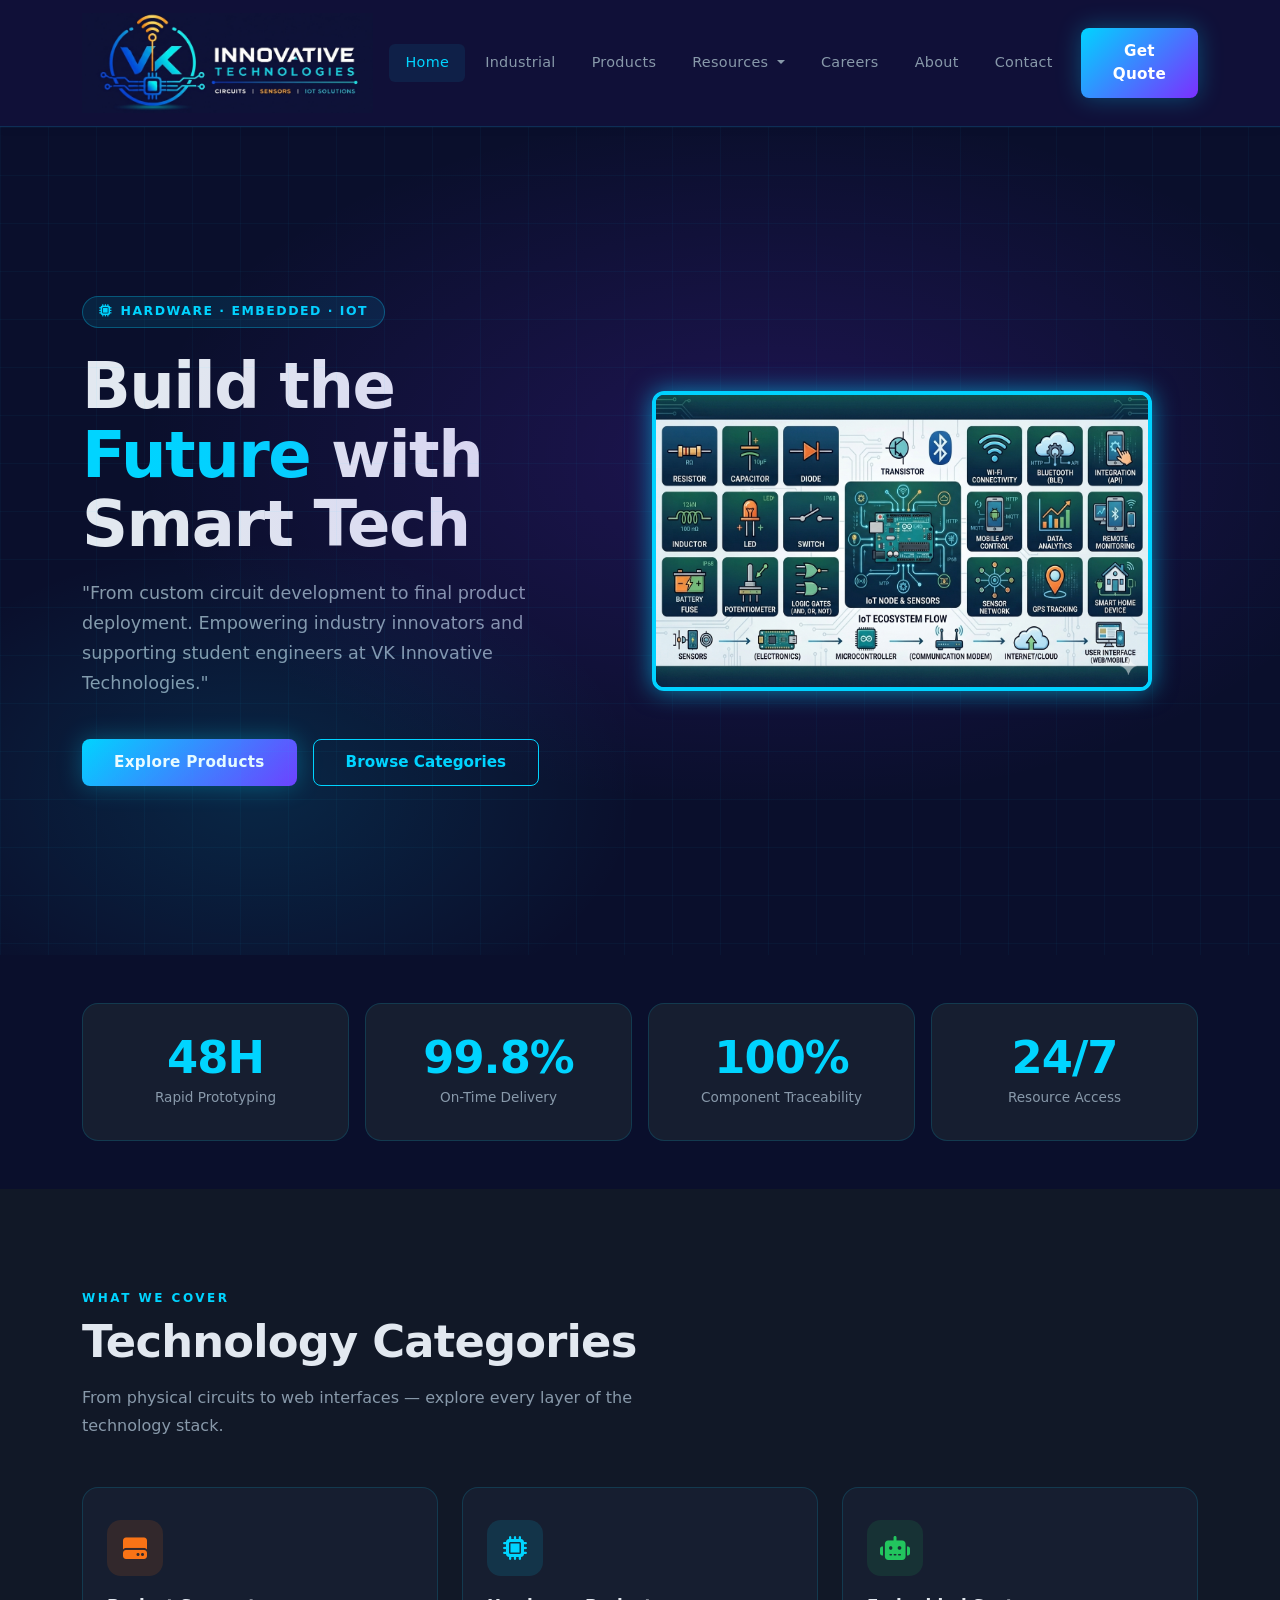
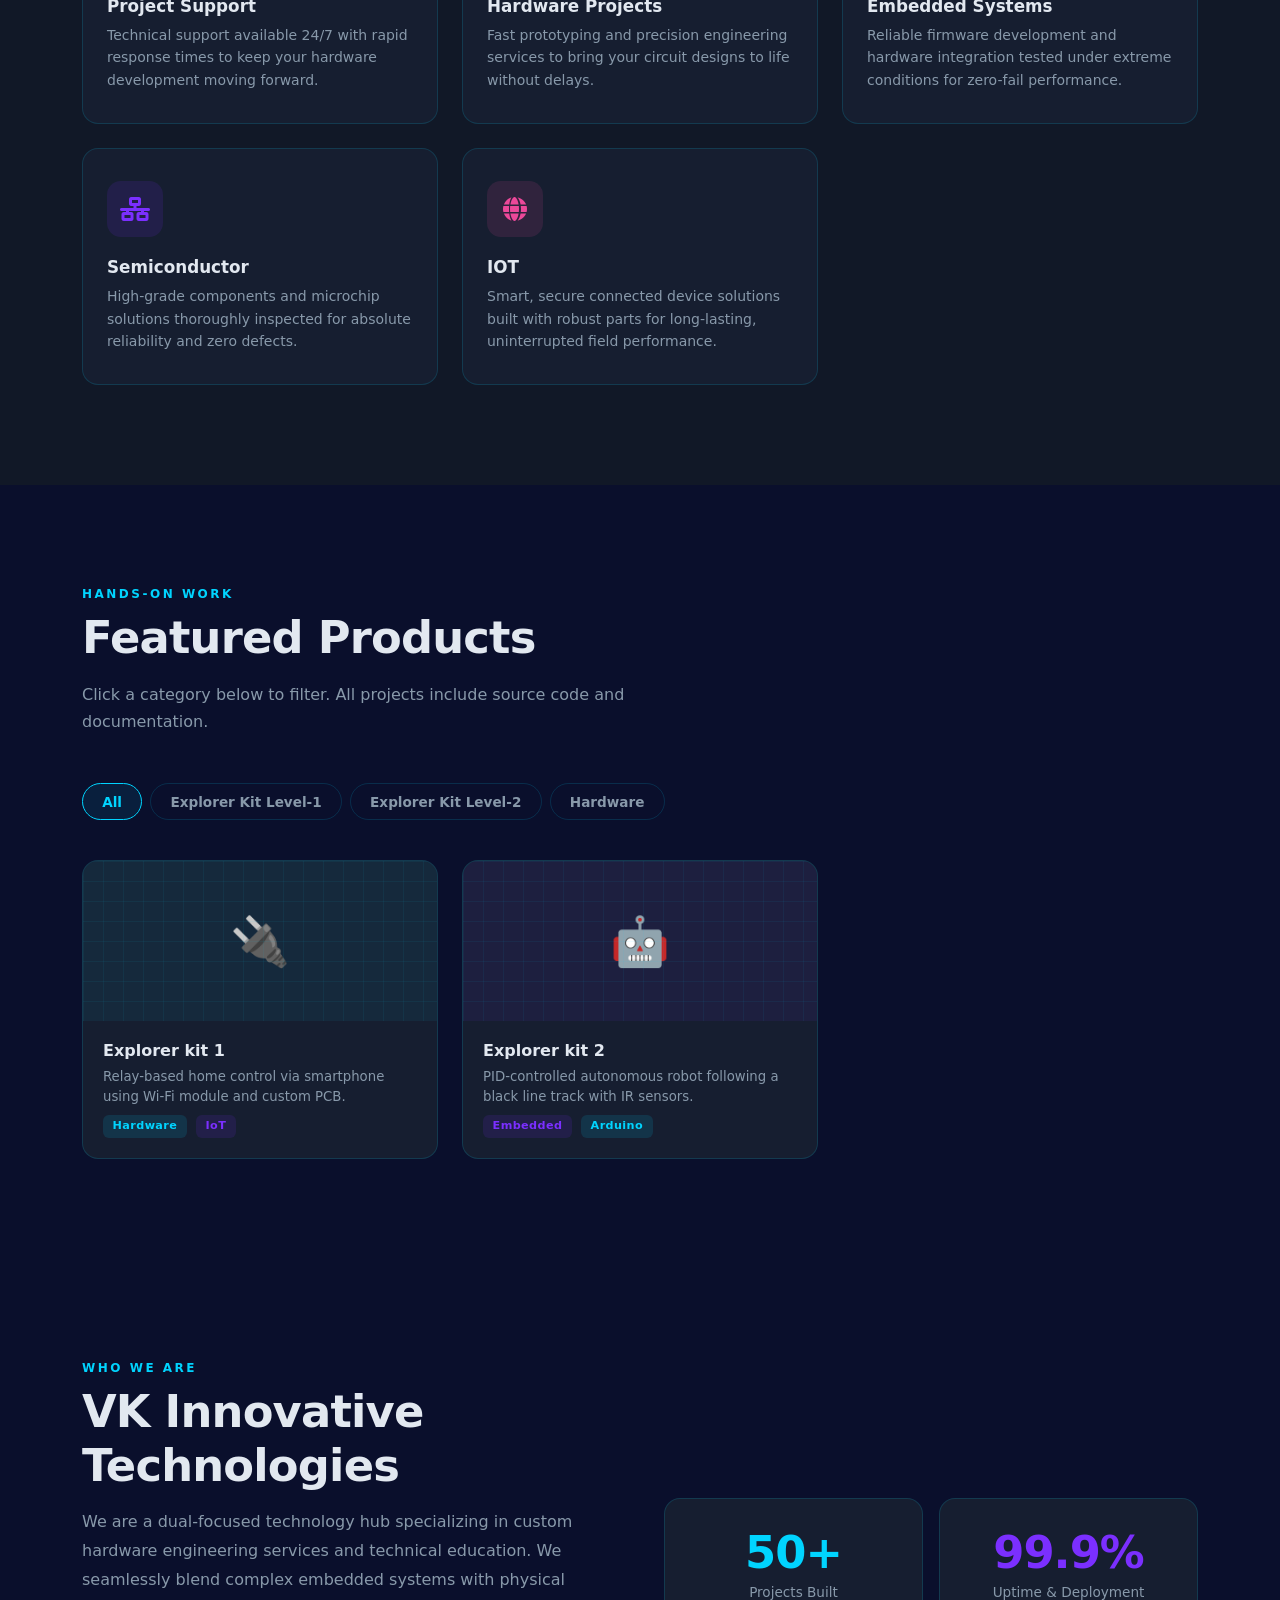
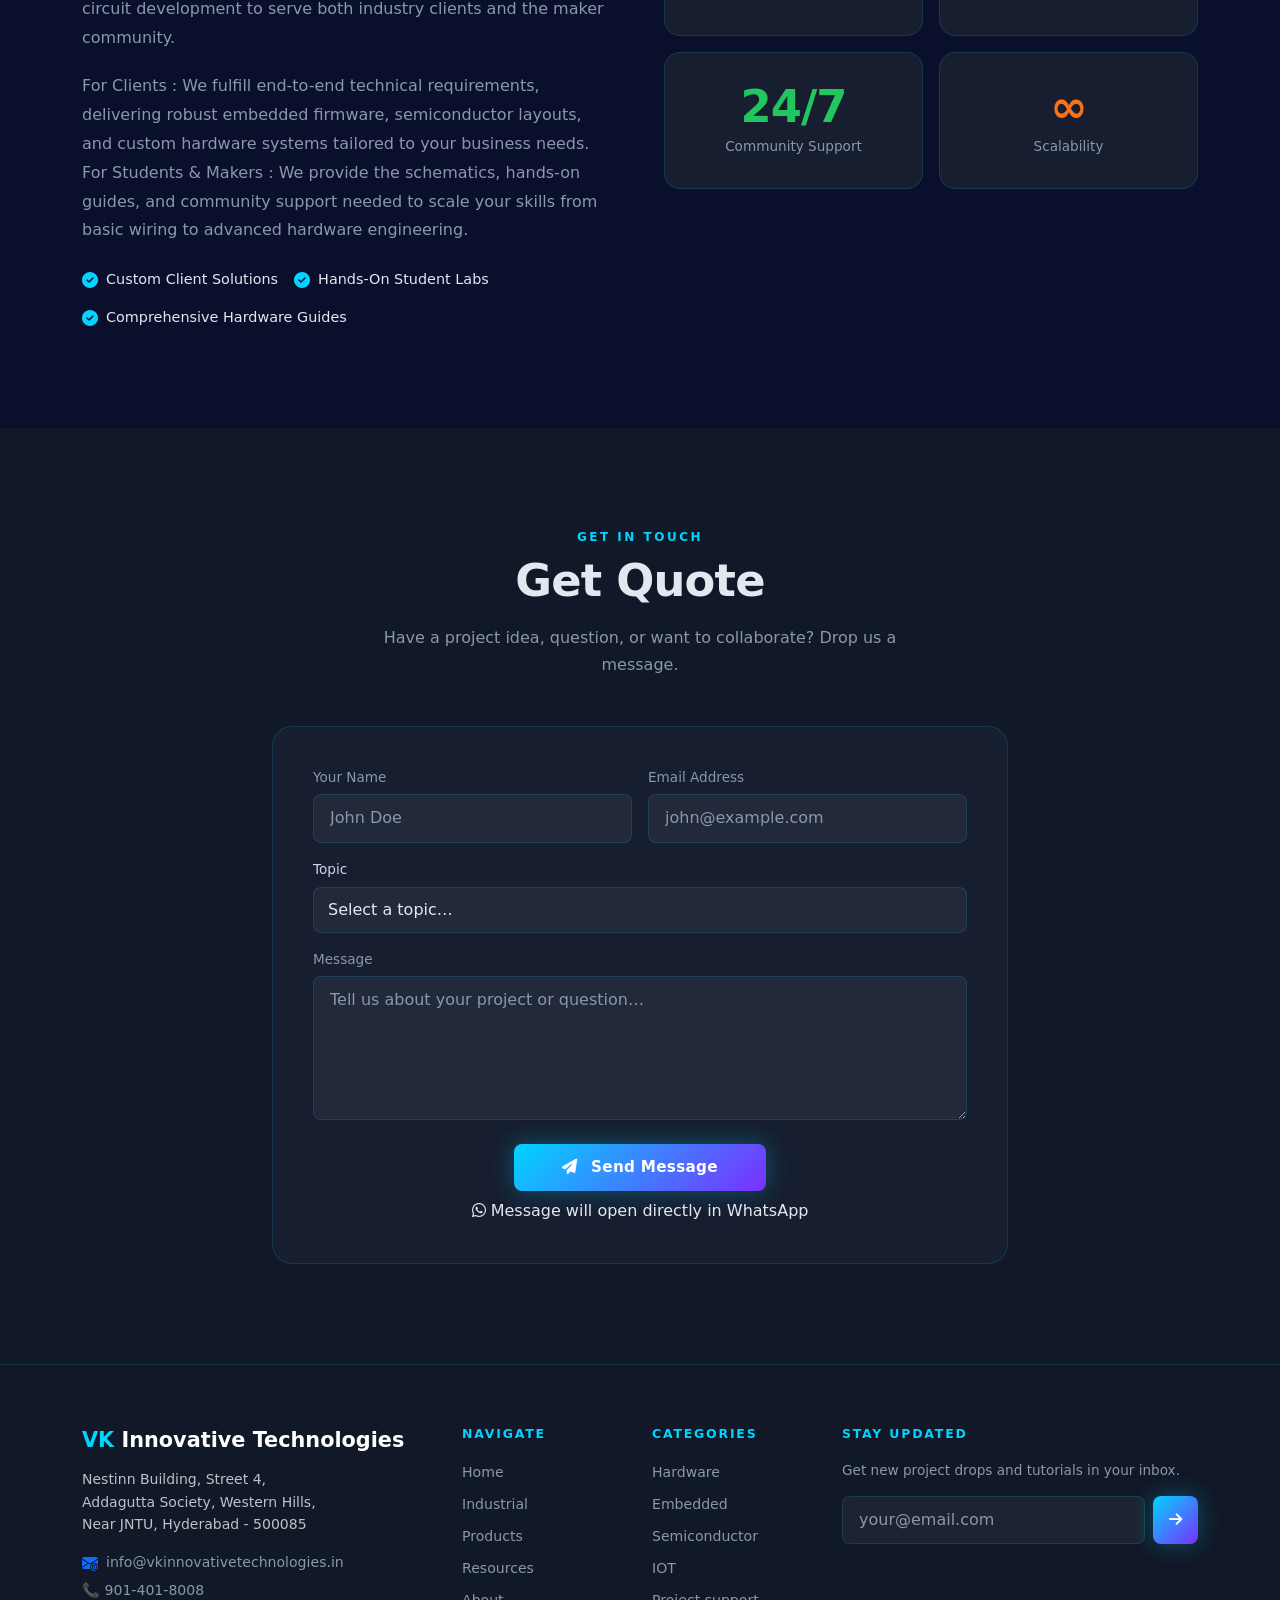
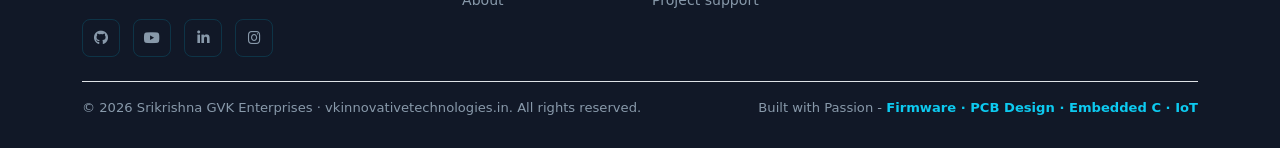
==== vk frontend/index.html @ 860dccf2 "Explorer kit 2" ====
<!DOCTYPE html>
<html lang="en">

<head>
    <meta charset="UTF-8" />
    <meta name="viewport" content="width=device-width, initial-scale=1.0" />
    <title>VK Innovative Technologies</title>
    <!-- Bootstrap CSS -->
    <link href="https://cdnjs.cloudflare.com/ajax/libs/bootstrap/5.3.2/css/bootstrap.min.css" rel="stylesheet" />
    <!-- Font Awesome -->
    <link href="https://cdnjs.cloudflare.com/ajax/libs/font-awesome/6.5.0/css/all.min.css" rel="stylesheet" />
    <!-- Custom CSS -->
    <link rel="stylesheet" href="css.css" />
</head>

<body>

    <!-- ═══════════════════════════ NAVBAR ═══════════════════════════ -->
    <nav class="navbar navbar-expand-lg">
        <div class="container">
            <a class="navbar-brand" href="#home">
                <img src="logo.png" alt="VK Innovative Technologies" class="navbar-logo" />
            </a>
            <button class="navbar-toggler" type="button" data-bs-toggle="collapse" data-bs-target="#navMenu">
                <span class="navbar-toggler-icon"></span>
            </button>
            <div class="collapse navbar-collapse" id="navMenu">
                <ul class="navbar-nav ms-auto align-items-lg-center gap-1">
                    <li class="nav-item"><a class="nav-link active" href="#home">Home</a></li>
                    <li class="nav-item"><a class="nav-link" href="industrial.html">Industrial</a></li>
                    <li class="nav-item"><a class="nav-link" href="#projects">Products</a></li>

                    <li class="nav-item dropdown">
                        <a class="nav-link dropdown-toggle" href="#" id="resourcesDropdown" role="button"
                            data-bs-toggle="dropdown" aria-expanded="false">
                            Resources
                        </a>
                        <ul class="dropdown-menu" aria-labelledby="resourcesDropdown">
                            <li><a class="dropdown-item" href="Resources level 1.html">Explorer Kit Level-1</a></li>
                            <li><a class="dropdown-item" href="Resources level 2.html">Explorer Kit Level-2</a></li>
                        </ul>
                    </li>

                    <li class="nav-item">
                        <a class="nav-link" href="javascript:void(0);" data-bs-toggle="modal"
                            data-bs-target="#careersModal">Careers</a>
                    </li>

                    <li class="nav-item"><a class="nav-link" href="#about">About</a></li>
                    <li class="nav-item"><a class="nav-link" href="#footer">Contact</a></li>
                    <li class="nav-item ms-2">
                        <a class="btn btn-glow btn-sm" href="#contact">Get Quote</a>
                    </li>
                </ul>
            </div>
        </div>
    </nav>

    <div class="modal fade" id="careersModal" tabindex="-1" aria-labelledby="careersModalLabel" aria-hidden="true">
        <div class="modal-dialog modal-dialog-centered modal-md">
            <div class="modal-content"
                style="background-color: #101036; border: 1px solid rgba(0, 212, 255, 0.2); color: #ffffff; border-radius: 12px;">

                <div class="modal-body" style="padding: 35px 25px; text-align: center;">
                    <div class="mb-3" style="font-size: 36px; color: #00d4ff;">
                        <i class="fas fa-briefcase"></i>
                    </div>
                    <h4 style="color: #ffffff; font-weight: 600; margin-bottom: 20px; letter-spacing: 0.5px;">Current
                        Openings</h4>

                    <div class="job-posts-container mb-4"
                        style="text-align: left; background: rgba(255, 255, 255, 0.03); border-radius: 8px; border: 1px solid rgba(255, 255, 255, 0.05); padding: 15px 20px;">

                        <div class="job-item mb-3 pb-3" style="border-bottom: 1px solid rgba(255, 255, 255, 0.05);">
                            <div class="d-flex justify-content-between align-items-center flex-wrap gap-2">
                                <h5 style="color: #00d4ff; font-size: 15px; margin: 0; font-weight: 600;">Embedded
                                    Hardware Intern </h5>
                                <span class="badge"
                                    style="background: rgba(0, 212, 255, 0.15); color: #00d4ff; font-size: 11px; font-weight: 500; border: 1px solid rgba(0, 212, 255, 0.2);">Internship-Hybrid</span>
                            </div>
                            <p style="font-size: 13px; color: #a1a1c2; margin: 5px 0 0 0;">Skills: Embedded C, Arduino,
                                ESP32, STM32, Raspberry pi.</p>
                        </div>

                        <div class="job-item mb-3 pb-3" style="border-bottom: 1px solid rgba(255, 255, 255, 0.05);">
                            <div class="d-flex justify-content-between align-items-center flex-wrap gap-2">
                                <h5 style="color: #00d4ff; font-size: 15px; margin: 0; font-weight: 600;">Hardware & PCB
                                    Design Intern</h5>
                                <span class="badge"
                                    style="background: rgba(121, 40, 202, 0.15); color: #b67bfb; font-size: 11px; font-weight: 500; border: 1px solid rgba(121, 40, 202, 0.2);">Internship-Hybrid</span>
                            </div>
                            <p style="font-size: 13px; color: #a1a1c2; margin: 5px 0 0 0;">Skills: Schematic capture,
                                KiCad/Altium Designer, Multilayer routing, SMD.</p>
                        </div>

                        <div class="job-item">
                            <div class="d-flex justify-content-between align-items-center flex-wrap gap-2">
                                <h5 style="color: #00d4ff; font-size: 15px; margin: 0; font-weight: 600;">HR Intern</h5>
                                <span class="badge"
                                    style="background: rgba(0, 212, 255, 0.15); color: #00d4ff; font-size: 11px; font-weight: 500; border: 1px solid rgba(0, 212, 255, 0.2);">Internship-Hybrid</span>
                            </div>
                            <p style="font-size: 13px; color: #a1a1c2; margin: 5px 0 0 0;">Skills: Communication,Organisational,Confidentiality,Problem-Solving,Time-Management,Software,Recruitment</p>
                        </div>

                    </div>

                    <p style="font-size: 15px; line-height: 1.6; color: #d1d1f0; margin-bottom: 25px;">
                        If you are interested to work with us, please send your updated resume / CV to: <br>
                        <strong
                            style="color: #ffffff; display: block; margin-top: 8px; font-size: 15px; word-break: break-all; background: rgba(0, 212, 255, 0.05); padding: 8px; border-radius: 6px; border: 1px dashed rgba(0, 212, 255, 0.3);">
                            hr@vkinnovativetechnologies.in
                        </strong>
                    </p>

                    <button type="button" class="btn px-5 py-2" data-bs-dismiss="modal"
                        style="background: linear-gradient(135deg, #00d4ff, #7928ca); border: none; color: #ffffff; font-weight: 500; font-size: 14px; border-radius: 6px; width: 100%; max-width: 140px; transition: opacity 0.2s; letter-spacing: 0.5px;"
                        onmouseover="this.style.opacity='0.9'" onmouseout="this.style.opacity='1.0'">
                        OK
                    </button>
                </div>

            </div>
        </div>
    </div>

    <!-- ═══════════════════════════ HERO ═══════════════════════════ -->
    <section id="home" class="hero">
        <div class="hero-bg"></div>
        <div class="container">
            <div class="row align-items-center">
                <div class="col-lg-6">
                    <div class="hero-badge"><i class="fas fa-microchip me-2"></i>Hardware · Embedded · IOT</div>
                    <h1>Build the <span>Future</span> with Smart Tech</h1>
                    <p class="lead">
                        "From custom circuit development to final product deployment. Empowering industry innovators and
                        supporting student engineers at VK Innovative Technologies."
                    </p>
                    <div class="d-flex flex-wrap gap-3">
                        <a href="#projects" class="btn btn-glow">Explore Products</a>
                        <a href="#categories" class="btn btn-outline-glow">Browse Categories</a>
                    </div>
                </div>
                <div class="col-lg-6 hero-visual" style="position: relative; display: inline-block;">

                    <!-- 1. YOUR NEW IMAGE GOES HERE -->
                    <img src="main page image.png" alt="New Kit Image " class="home1"
                        style="width: 100%; max-width: 500px; display: block; border-radius: 12px;">



                </div>

            </div>
        </div>
    </section>

    <!-- ═══════════════════════════ STATS ═══════════════════════════ -->
    <div class="container py-5">
        <div class="row g-3">
            <div class="col-6 col-md-3">
                <div class="stat-card">
                    <div class="stat-num">48H</div>
                    <div class="stat-label">Rapid Prototyping</div>
                </div>
            </div>
            <div class="col-6 col-md-3">
                <div class="stat-card">
                    <div class="stat-num">99.8%</div>
                    <div class="stat-label">On-Time Delivery</div>
                </div>
            </div>
            <div class="col-6 col-md-3">
                <div class="stat-card">
                    <div class="stat-num">100%</div>
                    <div class="stat-label">Component Traceability</div>
                </div>
            </div>
            <div class="col-6 col-md-3">
                <div class="stat-card">
                    <div class="stat-num">24/7</div>
                    <div class="stat-label">Resource Access</div>
                </div>
            </div>
        </div>
    </div>

    <!-- ═══════════════════════════ CATEGORIES ═══════════════════════════ -->
    <section id="categories">
        <div class="container">
            <div class="section-label">What We Cover</div>
            <h2 class="section-title">Technology Categories</h2>
            <p class="section-sub">From physical circuits to web interfaces — explore every layer of the technology
                stack.</p>
            <div class="row g-4">

                <div class="col-sm-6 col-lg-4">
                    <a href="" class="cat-card" >
                        <div class="cat-icon bg-orange"><i class="fas fa-hdd c-orange"></i></div>
                        <h5>Project Support</h5>
                    <p>Technical support available 24/7 with rapid response times to keep your hardware development moving forward.</p>
                    </a>
                </div>

                <div class="col-sm-6 col-lg-4">
                    <a href="" class="cat-card" >
                        <div class="cat-icon bg-cyan"><i class="fas fa-microchip c-cyan"></i></div>
                        <h5>Hardware Projects</h5>
                        <p> Fast prototyping and precision engineering services to bring your circuit designs to life without delays.</p>
                    </a>
                </div>

                <div class="col-sm-6 col-lg-4">
                    <a href="" class="cat-card" >
                        <div class="cat-icon bg-green"><i class="fas fa-robot c-green"></i></div>
                        <h5>Embedded Systems</h5>
                    <p> Reliable firmware development and hardware integration tested under extreme conditions for zero-fail performance.</p>
                    </a>
                </div>

                <div class="col-sm-6 col-lg-4">
                    <a href="" class="cat-card" >
                        <div class="cat-icon bg-purple"><i class="fas fa-network-wired c-purple"></i></div>
                        <h5>Semiconductor</h5>
                        <p> High-grade components and microchip solutions thoroughly inspected for absolute reliability and zero defects.</p>
                    </a>
                </div>
                <div class="col-sm-6 col-lg-4">
                    <a href="" class="cat-card" >
                        <div class="cat-icon bg-pink"><i class="fas fa-globe c-pink"></i></div>
                        <h5>IOT</h5>
                        <p>Smart, secure connected device solutions built with robust parts for long-lasting, uninterrupted field performance.</p>
                    </a>
                </div>

            </div>
        </div>
    </section>

    <!-- ═══════════════════════════ PROJECTS ═══════════════════════════ -->
    <section id="projects">
        <div class="container">
            <div class="section-label">Hands-On Work</div>
            <h2 class="section-title">Featured Products</h2>
            <p class="section-sub">Click a category below to filter. All projects include source code and documentation.
            </p>

            <div class="filter-tabs" id="filterTabs">
                <button class="filter-btn active" onclick="filterProjects('all', this)">All</button>
                <button class="filter-btn" onclick="filterProjects('Explorer', this)">Explorer Kit Level-1</button>
                <button class="filter-btn" onclick="filterProjects('embedded', this)">Explorer Kit Level-2</button>
                <button class="filter-btn" onclick="filterProjects('hardware', this)">Hardware </button>
            </div>

            <div class="row g-4" id="projectGrid">


                <!-- Explorer Kit Level-1 -->
                <!-- Project Card Item Links to Products Page -->
                <div class="col-sm-6 col-lg-4 project-item" data-cat="Explorer">
                    <a href="Explorer kit 1.html" class="project-card-link"
                        style="text-decoration: none; color: inherit; display: block;">
                        <div class="project-card">
                            <div class="project-thumb" style="background:rgba(0,212,255,0.06);">🔌</div>
                            <div class="project-body">
                                <h6>Explorer kit 1</h6>
                                <p>Relay-based home control via smartphone using Wi-Fi module and custom PCB.</p>
                                <div>
                                    <span class="tag tag-cyan">Hardware</span>
                                    <span class="tag tag-purple">IoT</span>
                                </div>
                            </div>
                        </div>
                    </a>
                </div>


                <!--Explorer Kit Level-2 -->
                <div class="col-sm-6 col-lg-4 project-item" data-cat="embedded">
                    <a href="Explorer kit 2.html" class="project-card-link"
                        style="text-decoration: none; color: inherit; display: block;">
                        <div class="project-card">
                            <div class="project-thumb" style="background:rgba(123,47,255,0.07);">🤖</div>
                            <div class="project-body">
                                <h6>Explorer kit 2</h6>
                                <p>PID-controlled autonomous robot following a black line track with IR sensors.</p>
                                <div>
                                    <span class="tag tag-purple">Embedded</span>
                                    <span class="tag tag-cyan">Arduino</span>
                                </div>
                            </div>
                        </div>

                    </a>
                </div>
            </div>
        </div>
    </section>

    <!-- ═══════════════════════════ ABOUT ═══════════════════════════ -->
    <section id="about">
        <div class="container">
            <div class="row align-items-center g-5">
                <div class="col-lg-6">
                    <div class="section-label">Who We Are</div>
                    <h2 class="section-title">VK Innovative Technologies</h2>
                    <p class="about-text">
                        We are a dual-focused technology hub specializing in custom hardware engineering services and
                        technical education. We seamlessly blend complex embedded systems with physical circuit
                        development to serve both industry clients and the maker community.
                    </p>
                    <p class="about-text mb-4">
                        For Clients : We fulfill end-to-end technical requirements, delivering robust embedded firmware,
                        semiconductor layouts, and custom hardware systems tailored to your business needs. <br>
                        For Students & Makers : We provide the schematics, hands-on guides, and community support needed
                        to scale your skills from basic wiring to advanced hardware engineering.
                    </p>
                    <div class="d-flex flex-wrap gap-3">
                        <div class="d-flex align-items-center gap-2">
                            <i class="fas fa-check-circle c-cyan"></i>
                            <span class="about-check">Custom Client Solutions</span>
                        </div>
                        <div class="d-flex align-items-center gap-2">
                            <i class="fas fa-check-circle c-cyan"></i>
                            <span class="about-check">Hands-On Student Labs</span>
                        </div>
                        <div class="d-flex align-items-center gap-2">
                            <i class="fas fa-check-circle c-cyan"></i>
                            <span class="about-check">Comprehensive Hardware Guides</span>
                        </div>
                    </div>
                </div>
                <div class="col-lg-6">
                    <div class="row g-3">
                        <div class="col-6">
                            <div class="stat-card">
                                <div class="stat-num c-cyan">50+</div>
                                <div class="stat-label">Projects Built</div>
                            </div>
                        </div>
                        <div class="col-6">
                            <div class="stat-card">
                                <div class="stat-num c-purple">99.9%</div>
                                <div class="stat-label">Uptime & Deployment</div>
                            </div>

                        </div>
                        <div class="col-6">
                            <div class="stat-card">
                                <div class="stat-num stat-green">24/7</div>
                                <div class="stat-label">Community Support</div>
                            </div>
                        </div>
                        <div class="col-6">
                            <div class="stat-card">
                                <div class="stat-num stat-orange">∞</div>
                                <div class="stat-label"> Scalability</div>
                            </div>
                        </div>
                    </div>
                </div>
            </div>
        </div>
    </section>

    <!-- ═══════════════════════════ GET QUOTE ═══════════════════════════ -->
    <section id="contact" class="contact-section">
        <div class="container">
            <div class="row justify-content-center">
                <div class="col-lg-8">
                    <div class="text-center mb-5">
                        <div class="section-label">Get In Touch</div>
                        <h2 class="section-title">Get Quote</h2>
                        <p class="section-sub mx-auto">Have a project idea, question, or want to collaborate? Drop us a
                            message.</p>
                    </div>

                    <!-- ── Alert Box ──────────────────────────────────── -->
                    <div id="formAlert" class="alert d-none mb-3" role="alert"></div>

                    <div class="contact-card">
                        <div class="row g-3">

                            <!-- Name -->
                            <div class="col-md-6">
                                <label for="contactName">Your Name</label>
                                <input id="contactName" type="text" class="form-control" placeholder="John Doe"
                                    autocomplete="off" />
                                <div class="invalid-feedback" id="err-name"></div>
                            </div>

                            <!-- Email -->
                            <div class="col-md-6">
                                <label for="contactEmail">Email Address</label>
                                <input id="contactEmail" type="email" class="form-control"
                                    placeholder="john@example.com" autocomplete="off" />
                                <div class="invalid-feedback" id="err-email"></div>
                            </div>

                            <!-- Topic -->
                            <div class="col-12">
                                <label for="contactTopic"
                                    style="color: #d1d1f0; margin-bottom: 8px; display: block;">Topic</label>
                                <select id="contactTopic" class="form-select"
                                    style="background-color: #101036; color: #ffffff; border: 1px solid rgba(0, 212, 255, 0.2); padding: 10px 14px;">

                                    <option value="" style="background-color: #101036; color: #ffffff;">Select a topic…
                                    </option>
                                    <option style="background-color: #101036; color: #ffffff;">Hardware Project</option>
                                    <option style="background-color: #101036; color: #ffffff;">Embedded Systems</option>
                                    <option style="background-color: #101036; color: #ffffff;">Semiconductor</option>
                                    <option style="background-color: #101036; color: #ffffff;">IOT</option>
                                    <option style="background-color: #101036; color: #ffffff;">Explorer Kits</option>
                                    <option style="background-color: #101036; color: #ffffff;">General Inquiry/Business
                                        Inquiries</option>

                                </select>
                                <div class="invalid-feedback" id="err-topic"></div>
                            </div>

                            <!-- Message -->
                            <div class="col-12">
                                <label for="contactMessage">Message</label>
                                <textarea id="contactMessage" class="form-control" rows="5"
                                    placeholder="Tell us about your project or question…"></textarea>
                                <div class="invalid-feedback" id="err-message"></div>
                            </div>

                            <!-- Submit Button -->
                            <div class="col-12 text-center pt-2">
                                <button class="btn btn-glow px-5" id="sendBtn" onclick="submitForm()">
                                    <i class="fas fa-paper-plane me-2"></i>
                                    <span id="sendBtnText">Send Message</span>
                                </button>
                                <div class="wa-info mt-2">
                                    <i class="fab fa-whatsapp"></i>
                                    <span>Message will open directly in WhatsApp</span>
                                </div>
                            </div>

                        </div>
                    </div>
                </div>
            </div>
        </div>
    </section>


    <!-- ═══════════════════════════ FOOTER ═══════════════════════════ -->
    <footer id="footer">
        <div class="container">
            <div class="row g-4">

                <div class="col-lg-4">
                    <div class="footer-brand">
                        <span class="brand-vk">VK</span><span class="brand-rest"> Innovative Technologies</span>
                    </div>
                    <p class="footer-desc text-light opacity-75 mb-3" style="line-height: 1.6; font-size: 14px;">
                        Nestinn Building, Street 4,<br>
                        Addagutta Society, Western Hills,<br>
                        Near JNTU, Hyderabad - 500085
                    </p>
                    <p class="footer-desc">
                        <a href="javascript:void(0);" id="footerEmailBtn" class="footer-email-link"
                            title="Click to request a quote via WhatsApp"
                            style="display: inline-flex; align-items: center; gap: 8px; text-decoration: none; color: inherit;">
                            <svg xmlns="http://www.w3.org/2000/svg" width="16" height="16" fill="currentColor"
                                class="bi bi-envelope-at-fill text-primary" viewBox="0 0 16 16">
                                <path
                                    d="M2 2A2 2 0 0 0 .05 3.555L8 8.414l7.95-4.859A2 2 0 0 0 14 2zm-2 9.8V4.698l5.803 3.546zm6.761-2.97-6.57 4.026A2 2 0 0 0 2 14h6.256A4.5 4.5 0 0 1 8 12.5a4.49 4.49 0 0 1 1.606-3.446l-.367-.225L8 9.586zM16 9.671V4.697l-5.803 3.546.338.208A4.5 4.5 0 0 1 12.5 8c1.414 0 2.675.652 3.5 1.671" />
                                <path
                                    d="M15.834 12.244c0 1.168-.577 2.025-1.587 2.025-.503 0-1.002-.228-1.12-.648h-.043c-.118.416-.543.643-1.015.643-.77 0-1.259-.542-1.259-1.434v-.529c0-.844.481-1.4 1.26-1.4.585 0 .87.333.953.63h.03v-.568h.905v2.19c0 .272.18.42.411.42.315 0 .639-.415.639-1.39v-.118c0-1.277-.95-2.326-2.484-2.326h-.04c-1.582 0-2.64 1.067-2.64 2.724v.157c0 1.867 1.237 2.654 2.57 2.654h.045c.507 0 .935-.07 1.18-.18v.731c-.219.1-.643.175-1.237.175h-.044C10.438 16 9 14.82 9 12.646v-.214C9 10.36 10.421 9 12.485 9h.035c2.12 0 3.314 1.43 3.314 3.034zm-4.04.21v.227c0 .586.227.8.581.8.31 0 .564-.17.564-.743v-.367c0-.516-.275-.708-.572-.708-.346 0-.573.245-.573.791" />
                            </svg>
                            <span>info@vkinnovativetechnologies.in</span>
                        </a> <br>
                        <span>📞 901-401-8008</span>
                    </p>

                    <div class="mt-3">
                        <a class="social-btn" title="GitHub"><i class="fab fa-github"></i></a>
                        <a class="social-btn" title="YouTube"><i class="fab fa-youtube"></i></a>
                        <a class="social-btn" title="LinkedIn"><i class="fab fa-linkedin-in"></i></a>
                        <a class="social-btn" title="Instagram"><i class="fab fa-instagram"></i></a>
                    </div>
                </div>

                <div class="col-6 col-lg-2">
                    <div class="footer-title">Navigate</div>
                    <ul class="footer-links">
                        <li><a href="#home">Home</a></li>
                        <li><a href="#categories">Industrial</a></li>
                        <li><a href="#projects">Products</a></li>
                        <li><a href="#projects">Resources</a></li>
                        <li><a href="#about">About</a></li>
                    </ul>
                </div>

                <div class="col-6 col-lg-2">
                    <div class="footer-title">Categories</div>
                    <ul class="footer-links">
                        <li><a href="#categories">Hardware</a></li>
                        <li><a href="#categories">Embedded</a></li>
                        <li><a href="#categories">Semiconductor</a></li>
                        <li><a href="#categories">IOT</a></li>
                        <li><a href="#categories">Project support</a></li>
                    </ul>
                </div>

                <div class="col-lg-4">
                    <div class="footer-title">Stay Updated</div>
                    <p class="footer-newsletter-text">Get new project drops and tutorials in your inbox.</p>

                    <div id="newsletterAlert" class="alert d-none py-1 px-2 mb-2" style="font-size: 13px;"></div>

                    <form onsubmit="handleSubscription(event)" class="d-flex gap-2">
                        <input type="email" id="newsletterEmail" class="form-control" placeholder="your@email.com"
                            required />
                        <button type="submit" id="subscribeBtn" class="btn btn-glow px-3">
                            <i class="fas fa-arrow-right" id="subscribeIcon"></i>
                        </button>
                    </form>
                </div>

            </div>

            <div class="footer-bottom mt-4 pt-3 border-top d-flex justify-content-between flex-wrap gap-2">
                <p>&copy; 2026 Srikrishna GVK Enterprises · vkinnovativetechnologies.in. All rights reserved.</p>
                <p class="m-0">
                    Built with Passion - <span class="text-info fw-semibold">Firmware · PCB Design · Embedded C ·
                        IoT</span>
                </p>
            </div>

        </div>
    </footer>


    <!-- Scroll to Top -->
    <button id="scrollTop" onclick="window.scrollTo({top:0,behavior:'smooth'})">
        <i class="fas fa-arrow-up"></i>
    </button>

    <!-- Bootstrap JS -->
    <script src="https://cdnjs.cloudflare.com/ajax/libs/bootstrap/5.3.2/js/bootstrap.bundle.min.js"></script>
    <!-- Custom JS -->
    <script src="JavaScript.js"></script>
    <script>

        /* ── CONFIG ──────────────────────────────────────────────────────
            WhatsApp Target Number Configuration (Country Code + Number)
        ────────────────────────────────────────────────────────────────── */
        const WHATSAPP_PHONE = "916281938249";

        /* ── HELPERS ─────────────────────────────────────────────────── */
        const el = (id) => document.getElementById(id);

        function clearErrors() {
            ["contactName", "contactEmail", "contactTopic", "contactMessage"].forEach(id => {
                const input = el(id);
                if (input) input.classList.remove("is-invalid");
            });
            ["err-name", "err-email", "err-topic", "err-message"].forEach(id => {
                const e = el(id);
                if (e) e.textContent = "";
            });
            const alertBox = el("formAlert");
            if (alertBox) {
                alertBox.className = "alert d-none mb-3";
                alertBox.textContent = "";
            }
        }

        function showFieldError(field, msg) {
            const map = {
                name: "contactName",
                email: "contactEmail",
                topic: "contactTopic",
                message: "contactMessage"
            };
            const input = el(map[field]);
            if (input) {
                input.classList.add("is-invalid");
                const errEl = el("err-" + field);
                if (errEl) errEl.textContent = msg;
            }
        }

        function showAlert(type, text) {
            const a = el("formAlert");
            if (a) {
                a.className = `alert alert-${type} mb-3`;
                a.textContent = text;
            }
        }

        function setLoading(loading) {
            const btn = el("sendBtn");
            const text = el("sendBtnText");
            if (!btn || !text) return;

            btn.disabled = loading;
            text.innerHTML = loading
                ? '<span class="btn-spinner"></span>Opening WhatsApp…'
                : '<i class="fas fa-paper-plane me-2"></i>Send Message';
        }

        /* ── CLIENT-SIDE VALIDATION ──────────────────────────────────── */
        function validateLocally(data) {
            const errors = {};
            if (!data.name || data.name.trim().length < 2)
                errors.name = "Please enter your full name (min 2 characters).";
            if (!data.email || !/^[^\s@]+@[^\s@]+\.[^\s@]+$/.test(data.email))
                errors.email = "Please enter a valid email address.";
            if (!data.topic)
                errors.topic = "Please select a topic.";
            if (!data.message || data.message.trim().length < 10)
                errors.message = "Message must be at least 10 characters.";
            return errors;
        }

        /* ── MAIN SUBMIT ─────────────────────────────────────────────── */
        function submitForm() {
            clearErrors();

            // 1. Collect Form Values Safely
            const data = {
                name: el("contactName") ? el("contactName").value.trim() : "Email Link User",
                email: el("contactEmail") ? el("contactEmail").value.trim() : "info@vkinnovativetechnologies.in",
                topic: el("contactTopic") ? el("contactTopic").value : "General Inquiry",
                message: el("contactMessage") ? el("contactMessage").value.trim() : "Hello, I clicked your email link to request a quote!"
            };

            // 2. Client-side validation
            const localErrors = validateLocally(data);
            if (Object.keys(localErrors).length > 0) {
                Object.entries(localErrors).forEach(([f, m]) => showFieldError(f, m));
                showAlert("danger", "⚠️ Please fill out or correct the input boxes before sending.");
                return;
            }

            // 3. Generate WhatsApp Link
            setLoading(true);
            try {
                const rawMessage =
                    `🔔 *New Quote Request*\n` +
                    `━━━━━━━━━━━━━━━━━━━━━━\n` +
                    `👤 *Name:* ${data.name}\n` +
                    `📧 *Email:* ${data.email}\n` +
                    `📌 *Topic:* ${data.topic}\n` +
                    `━━━━━━━━━━━━━━━━━━━━━━\n` +
                    `💬 *Message:*\n${data.message}\n` +
                    `━━━━━━━━━━━━━━━━━━━━━━`;

                const encodedMessage = encodeURIComponent(rawMessage);
                const whatsappUrl = `https://wa.me/${WHATSAPP_PHONE}?text=${encodedMessage}`;

                // ✅ Open WhatsApp Link
                showAlert("success", "✅ Opening WhatsApp with your message…");

                setTimeout(() => {
                    window.open(whatsappUrl, "_blank");
                    setLoading(false);

                    // Reset form fields safely
                    if (el("contactName")) el("contactName").value = "";
                    if (el("contactEmail")) el("contactEmail").value = "";
                    if (el("contactTopic")) el("contactTopic").value = "";
                    if (el("contactMessage")) el("contactMessage").value = "";
                }, 700);

            } catch (err) {
                console.error("Redirection Error:", err);
                showAlert("danger", "⚠️ Something went wrong trying to open WhatsApp. Please try again.");
                setLoading(false);
            }
        }

        /* ── FOOTER INTERACTION ROUTER ─────────────────────────────────── */
        document.addEventListener("DOMContentLoaded", () => {
            const footerEmailBtn = el("footerEmailBtn");

            if (footerEmailBtn) {
                footerEmailBtn.addEventListener("click", () => {
                    // Fetch values from your existing input components 
                    const nameInput = el("contactName");
                    const emailInput = el("contactEmail");
                    const topicInput = el("contactTopic");
                    const msgInput = el("contactMessage");

                    // Auto-fill form inputs if they are currently blank
                    if (nameInput && !nameInput.value.trim()) nameInput.value = "Customer Support Request";
                    if (emailInput && !emailInput.value.trim()) emailInput.value = "info@vkinnovativetechnologies.in";
                    if (topicInput && !topicInput.value) topicInput.value = "General Inquiry";
                    if (msgInput && !msgInput.value.trim()) {
                        msgInput.value = "Hello VK Innovative team, I am tracking details from your portal. Please share product info.";
                    }

                    // Fire WhatsApp redirection chain instantly
                    submitForm();
                });
            }
        });

        /* ── Ctrl + Enter to submit ──────────────────────────────────── */
        document.addEventListener("keydown", (e) => {
            if (e.key === "Enter" && e.ctrlKey) submitForm();
        });

        /* ── NEWSLETTER SUBSCRIPTION ROUTINE ─────────────────────────────────────── */
        function handleSubscription(event) {
            // Prevent default browser page reloading behavior
            event.preventDefault();

            const emailInput = document.getElementById("newsletterEmail");
            const alertBox = document.getElementById("newsletterAlert");
            const submitBtn = document.getElementById("subscribeBtn");
            const submitIcon = document.getElementById("subscribeIcon");

            if (!emailInput || !emailInput.value.trim()) return;

            const emailAddress = emailInput.value.trim();

            // Basic structural email verification check
            const emailRegex = /^[^\s@]+@[^\s@]+\.[^\s@]+$/;
            if (!emailRegex.test(emailAddress)) {
                if (alertBox) {
                    alertBox.className = "alert alert-danger py-2 px-3 mb-3";
                    alertBox.textContent = "⚠️ Please provide a valid email address structure.";
                }
                return;
            }

            // Visual loading response state configuration
            submitBtn.disabled = true;
            submitBtn.style.opacity = "0.7";
            if (submitIcon) submitIcon.className = "fas fa-spinner fa-spin";

            try {
                // Formulates a matching layout configuration text segment for your WhatsApp operator
                const updateMessage =
                    `📢 *New Newsletter Subscription*\n` +
                    `━━━━━━━━━━━━━━━━━━━━━━\n` +
                    `📧 *Email:* ${emailAddress}\n` +
                    `📌 *Action:* Requesting project drops & tutorial notifications\n` +
                    `━━━━━━━━━━━━━━━━━━━━━━`;

                const encodedSubscription = encodeURIComponent(updateMessage);

                // Relies on your existing global static WHATSAPP_PHONE parameter string configuration
                const targetPhone = typeof WHATSAPP_PHONE !== 'undefined' ? WHATSAPP_PHONE : "916281938249";
                const redirectUrl = `https://wa.me/${targetPhone}?text=${encodedSubscription}`;

                if (alertBox) {
                    alertBox.className = "alert alert-success py-2 px-3 mb-3";
                    alertBox.textContent = "✅ Forwarding email registration profile via WhatsApp...";
                }

                // Launches WhatsApp tab interface window link 
                setTimeout(() => {
                    window.open(redirectUrl, "_blank");

                    // Clean interface configurations back to standard baselines
                    emailInput.value = "";
                    submitBtn.disabled = false;
                    submitBtn.style.opacity = "1.0";
                    if (submitIcon) submitIcon.className = "fas fa-arrow-right";
                    if (alertBox) alertBox.className = "alert d-none py-2 px-3 mb-3";
                }, 800);

            } catch (error) {
                console.error("Subscription Execution Failure:", error);
                if (alertBox) {
                    alertBox.className = "alert alert-danger py-2 px-3 mb-3";
                    alertBox.textContent = "⚠️ An interface routing error occurred. Please refresh and retry.";
                }
                submitBtn.disabled = false;
                submitBtn.style.opacity = "1.0";
                if (submitIcon) submitIcon.className = "fas fa-arrow-right";
            }
        }
    </script>


</body>

</html>
---- vk frontend/css.css ----
/* ═══════════════════════════════════════════════════════════════
   style.css — VK Innovative Technologies
   Save this file as: style.css
   Link in HTML: <link rel="stylesheet" href="style.css"/>
═══════════════════════════════════════════════════════════════ */

/* ── CSS VARIABLES (Design Tokens) ── */
:root {
  --primary:  #0a0f2c;
  --accent:   #00d4ff;
  --accent2:  #7b2fff;
  --surface:  #111827;
  --card-bg:  #161e30;
  --text:     #e2e8f0;
  --muted:    #8899aa;
  --border:   rgba(0, 212, 255, 0.15);
}

/* ── RESET & BASE ── */
* {
  margin: 0;
  padding: 0;
  box-sizing: border-box;
}

html {
  scroll-behavior: smooth;
}

body {
  background: var(--primary);
  color: var(--text);
  font-family: 'Segoe UI', system-ui, sans-serif;
  overflow-x: hidden;
}

/* ════════════════════════════════════════
   NAVBAR
════════════════════════════════════════ */
.navbar {
  background: rgba(230, 231, 235, 0.95);
  backdrop-filter: blur(12px);
  border-bottom: 1px solid var(--border);
  position: sticky;
  top: 0;
  z-index: 1000;
  padding: 0.75rem 0;
}

.navbar-brand {
  font-size: 1.4rem;
  font-weight: 800;
  letter-spacing: -0.5px;
}

.brand-vk   { color: var(--accent); }
.brand-rest { color: #fff; }

.navbar-nav .nav-link {
  color: var(--muted) !important;
  font-weight: 500;
  font-size: 0.9rem;
  padding: 0.5rem 1rem !important;
  border-radius: 6px;
  transition: all 0.2s;
  letter-spacing: 0.3px;
}

.navbar-nav .nav-link:hover,
.navbar-nav .nav-link.active {
  color: var(--accent) !important;
  background: rgba(0, 212, 255, 0.08);
}

.navbar-toggler {
  border-color: var(--border);
}

.navbar-toggler-icon {
  background-image: url("data:image/svg+xml,%3Csvg xmlns='http://www.w3.org/2000/svg' viewBox='0 0 30 30'%3E%3Cpath stroke='%2300d4ff' stroke-width='2' d='M4 7h22M4 15h22M4 23h22'/%3E%3C/svg%3E");
}

/* ════════════════════════════════════════
   BUTTONS
════════════════════════════════════════ */
.btn-glow {
  background: linear-gradient(135deg, var(--accent), var(--accent2));
  color: #fff;
  border: none;
  padding: 0.75rem 2rem;
  border-radius: 8px;
  font-weight: 700;
  font-size: 0.95rem;
  letter-spacing: 0.3px;
  transition: all 0.25s;
  box-shadow: 0 0 24px rgba(0, 212, 255, 0.3);
  text-decoration: none;
  display: inline-block;
}

.btn-glow:hover {
  transform: translateY(-2px);
  box-shadow: 0 0 36px rgba(0, 212, 255, 0.5);
  color: #fff;
}

.btn-outline-glow {
  background: transparent;
  color: var(--accent);
  border: 1.5px solid var(--accent);
  padding: 0.72rem 2rem;
  border-radius: 8px;
  font-weight: 700;
  font-size: 0.95rem;
  transition: all 0.25s;
  text-decoration: none;
  display: inline-block;
}

.btn-outline-glow:hover {
  background: rgba(0, 212, 255, 0.1);
  color: var(--accent);
  transform: translateY(-2px);
}

/* ════════════════════════════════════════
   HERO SECTION
════════════════════════════════════════ */
.hero {
  min-height: 92vh;
  display: flex;
  align-items: center;
  position: relative;
  overflow: hidden;
}

.hero-bg {
  position: absolute;
  inset: 0;
  background:
    radial-gradient(ellipse 70% 60% at 60% 40%, rgba(123, 47, 255, 0.18) 0%, transparent 70%),
    radial-gradient(ellipse 50% 50% at 20% 80%, rgba(0, 212, 255, 0.12) 0%, transparent 60%);
  pointer-events: none;
}

/* Circuit grid overlay */
.hero-bg::after {
  content: '';
  position: absolute;
  inset: 0;
  background-image:
    linear-gradient(rgba(0, 212, 255, 0.04) 1px, transparent 1px),
    linear-gradient(90deg, rgba(0, 212, 255, 0.04) 1px, transparent 1px);
  background-size: 48px 48px;
}

.hero-badge {
  display: inline-block;
  background: rgba(0, 212, 255, 0.1);
  border: 1px solid rgba(0, 212, 255, 0.3);
  color: var(--accent);
  font-size: 0.78rem;
  font-weight: 600;
  letter-spacing: 1.5px;
  text-transform: uppercase;
  padding: 0.35rem 1rem;
  border-radius: 100px;
  margin-bottom: 1.5rem;
}

.hero h1 {
  font-size: clamp(2.4rem, 5vw, 4.2rem);
  font-weight: 900;
  line-height: 1.08;
  letter-spacing: -1.5px;
  margin-bottom: 1.25rem;
}

.hero h1 span {
  color: var(--accent);
}

.hero p.lead {
  color: var(--muted);
  font-size: 1.1rem;
  max-width: 520px;
  line-height: 1.7;
  margin-bottom: 2.5rem;
}

/* Floating Chip Visual */
.hero-visual {
  position: relative;
  display: flex;
  justify-content: center;
  align-items: center;
}

.chip-box {
  width: 260px;
  height: 260px;
  border: 2px solid rgba(0, 212, 255, 0.3);
  border-radius: 24px;
  position: relative;
  display: flex;
  align-items: center;
  justify-content: center;
  animation: float 4s ease-in-out infinite;
  background: var(--card-bg);
  box-shadow: 0 0 60px rgba(0, 212, 255, 0.1), inset 0 0 40px rgba(123, 47, 255, 0.05);
}

.chip-icon {
  font-size: 5rem;
  color: var(--accent);
  opacity: 0.9;
}

.orbit-dot {
  position: absolute;
  width: 10px;
  height: 10px;
  background: var(--accent);
  border-radius: 50%;
  box-shadow: 0 0 10px var(--accent);
}

.orbit-dot:nth-child(2) { top: -5px; left: 50%; }
.orbit-dot:nth-child(3) { bottom: -5px; right: 30%; }
.orbit-dot:nth-child(4) {
  left: -5px;
  top: 40%;
  background: var(--accent2);
  box-shadow: 0 0 10px var(--accent2);
}

@keyframes float {
  0%, 100% { transform: translateY(0px); }
  50%       { transform: translateY(-16px); }
}

/* ════════════════════════════════════════
   SECTION GENERIC STYLES
════════════════════════════════════════ */
section {
  padding: 100px 0;
}

.section-label {
  color: var(--accent);
  font-size: 0.75rem;
  font-weight: 700;
  letter-spacing: 2.5px;
  text-transform: uppercase;
  margin-bottom: 0.5rem;
}

.section-title {
  font-size: clamp(1.8rem, 3.5vw, 2.8rem);
  font-weight: 800;
  letter-spacing: -0.8px;
  margin-bottom: 1rem;
}

.section-sub {
  color: var(--muted);
  max-width: 560px;
  line-height: 1.7;
  margin-bottom: 3rem;
}

/* ════════════════════════════════════════
   STATS CARDS
════════════════════════════════════════ */
.stat-card {
  background: var(--card-bg);
  border: 1px solid var(--border);
  border-radius: 16px;
  padding: 2rem;
  text-align: center;
}

.stat-num {
  font-size: 2.8rem;
  font-weight: 900;
  color: var(--accent);
  letter-spacing: -1px;
  line-height: 1;
}

.stat-num.stat-green  { color: #22c55e; }
.stat-num.stat-orange { color: #f97316; }

.stat-label {
  color: var(--muted);
  font-size: 0.85rem;
  margin-top: 0.4rem;
}

/* ════════════════════════════════════════
   CATEGORY CARDS
════════════════════════════════════════ */
#categories {
  background: var(--surface);
}

.cat-card {
  background: var(--card-bg);
  border: 1px solid var(--border);
  border-radius: 16px;
  padding: 2rem 1.5rem;
  height: 100%;
  transition: all 0.3s;
  cursor: pointer;
  text-decoration: none;
  display: block;
  color: inherit;
}

.cat-card:hover {
  border-color: var(--accent);
  transform: translateY(-6px);
  box-shadow: 0 20px 48px rgba(0, 212, 255, 0.12);
  color: inherit;
}

.cat-icon {
  width: 56px;
  height: 56px;
  border-radius: 14px;
  display: flex;
  align-items: center;
  justify-content: center;
  font-size: 1.5rem;
  margin-bottom: 1.25rem;
}

.cat-card h5 {
  font-weight: 700;
  font-size: 1.05rem;
  margin-bottom: 0.5rem;
}

.cat-card p {
  color: var(--muted);
  font-size: 0.875rem;
  line-height: 1.6;
  margin: 0;
}

.cat-count {
  font-size: 0.72rem;
  font-weight: 700;
  letter-spacing: 1px;
  text-transform: uppercase;
  margin-top: 1rem;
  padding: 0.25rem 0.75rem;
  border-radius: 100px;
  display: inline-block;
}

/* ════════════════════════════════════════
   PROJECT CARDS
════════════════════════════════════════ */
.project-card {
  background: var(--card-bg);
  border: 1px solid var(--border);
  border-radius: 16px;
  overflow: hidden;
  transition: all 0.3s;
}

.project-card:hover {
  border-color: var(--accent);
  transform: translateY(-4px);
  box-shadow: 0 16px 40px rgba(0, 212, 255, 0.1);
}

.project-thumb {
  height: 160px;
  display: flex;
  align-items: center;
  justify-content: center;
  font-size: 3rem;
  position: relative;
  overflow: hidden;
}

.project-thumb::before {
  content: '';
  position: absolute;
  inset: 0;
  background-image:
    linear-gradient(rgba(0, 212, 255, 0.06) 1px, transparent 1px),
    linear-gradient(90deg, rgba(0, 212, 255, 0.06) 1px, transparent 1px);
  background-size: 20px 20px;
}

.project-body {
  padding: 1.25rem;
}

.project-body h6 {
  font-weight: 700;
  margin-bottom: 0.4rem;
}

.project-body p {
  color: var(--muted);
  font-size: 0.83rem;
  line-height: 1.5;
  margin: 0;
}

/* Tags */
.tag {
  display: inline-block;
  font-size: 0.7rem;
  font-weight: 600;
  padding: 0.2rem 0.6rem;
  border-radius: 6px;
  margin: 0.5rem 0.25rem 0 0;
  letter-spacing: 0.4px;
}

/* ════════════════════════════════════════
   FILTER TABS
════════════════════════════════════════ */
.filter-tabs {
  display: flex;
  flex-wrap: wrap;
  gap: 0.5rem;
  margin-bottom: 2.5rem;
}

.filter-btn {
  background: transparent;
  border: 1.5px solid var(--border);
  color: var(--muted);
  padding: 0.45rem 1.2rem;
  border-radius: 100px;
  font-size: 0.85rem;
  font-weight: 600;
  cursor: pointer;
  transition: all 0.2s;
}

.filter-btn:hover,
.filter-btn.active {
  border-color: var(--accent);
  color: var(--accent);
  background: rgba(0, 212, 255, 0.08);
}

/*==============================
picture 
*/


/* ════════════════════════════════════════
   ABOUT SECTION
════════════════════════════════════════ */
.about-text {
  color: var(--muted);
  line-height: 1.8;
  margin-bottom: 1.25rem;
}

.about-check {
  font-size: 0.9rem;
}

/* ════════════════════════════════════════
   CONTACT SECTION
════════════════════════════════════════ */
.contact-section {
  background: var(--surface);
}

.contact-card {
  background: var(--card-bg);
  border: 1px solid var(--border);
  border-radius: 20px;
  padding: 2.5rem;
}

.form-control,
.form-select {
  background: rgba(255, 255, 255, 0.05) !important;
  border: 1px solid var(--border) !important;
  color: var(--text) !important;
  border-radius: 8px !important;
  padding: 0.7rem 1rem;
}

.form-control:focus,
.form-select:focus {
  border-color: var(--accent) !important;
  box-shadow: 0 0 0 3px rgba(0, 212, 255, 0.12) !important;
  outline: none;
}

.form-control::placeholder {
  color: var(--muted) !important;
}

label {
  color: var(--muted);
  font-size: 0.85rem;
  margin-bottom: 0.4rem;
  display: block;
}

/* ════════════════════════════════════════
   FOOTER
════════════════════════════════════════ */
footer {
  background: var(--surface);
  border-top: 1px solid var(--border);
  padding: 60px 0 30px;
}

.footer-brand {
  font-size: 1.3rem;
  font-weight: 800;
  margin-bottom: 0.75rem;
}

.footer-desc {
  color: var(--muted);
  font-size: 0.88rem;
  line-height: 1.7;
  max-width: 300px;
}

.footer-newsletter-text {
  color: var(--muted);
  font-size: 0.85rem;
  margin-bottom: 1rem;
}

.footer-title {
  font-size: 0.78rem;
  font-weight: 700;
  letter-spacing: 1.8px;
  text-transform: uppercase;
  color: var(--accent);
  margin-bottom: 1rem;
}

.footer-links {
  list-style: none;
  padding: 0;
}

.footer-links li {
  margin-bottom: 0.5rem;
}

.footer-links a {
  color: var(--muted);
  text-decoration: none;
  font-size: 0.88rem;
  transition: color 0.2s;
}

.footer-links a:hover {
  color: var(--accent);
}

.social-btn {
  width: 38px;
  height: 38px;
  border: 1px solid var(--border);
  border-radius: 8px;
  display: inline-flex;
  align-items: center;
  justify-content: center;
  color: var(--muted);
  text-decoration: none;
  font-size: 0.9rem;
  transition: all 0.2s;
  margin-right: 0.5rem;
}

.social-btn:hover {
  border-color: var(--accent);
  color: var(--accent);
  background: rgba(0, 212, 255, 0.08);
}

.footer-bottom {
  border-top: 1px solid var(--border);
  padding-top: 1.5rem;
  margin-top: 3rem;
  display: flex;
  justify-content: space-between;
  align-items: center;
  flex-wrap: wrap;
  gap: 0.75rem;
}

.footer-bottom p {
  color: var(--muted);
  font-size: 0.82rem;
  margin: 0;
}

/* ════════════════════════════════════════
   SCROLL TO TOP BUTTON
════════════════════════════════════════ */
#scrollTop {
  position: fixed;
  bottom: 2rem;
  right: 2rem;
  width: 44px;
  height: 44px;
  background: linear-gradient(135deg, var(--accent), var(--accent2));
  border: none;
  border-radius: 50%;
  color: #fff;
  font-size: 1rem;
  cursor: pointer;
  opacity: 0;
  transition: all 0.3s;
  z-index: 999;
  box-shadow: 0 4px 20px rgba(0, 212, 255, 0.4);
}

#scrollTop.visible { opacity: 1; }

#scrollTop:hover { transform: translateY(-3px); }

/* ════════════════════════════════════════
   COLOR UTILITY CLASSES
════════════════════════════════════════ */
.c-cyan   { color: var(--accent); }
.c-purple { color: var(--accent2); }
.c-green  { color: #22c55e; }
.c-orange { color: #f97316; }
.c-pink   { color: #ec4899; }

.bg-cyan   { background: rgba(0,   212, 255, 0.12); }
.bg-purple { background: rgba(123,  47, 255, 0.12); }
.bg-green  { background: rgba(34,  197,  94, 0.12); }
.bg-orange { background: rgba(249, 115,  22, 0.12); }
.bg-pink   { background: rgba(236,  72, 153, 0.12); }

.tag-cyan   { background: rgba(0,   212, 255, 0.12); color: var(--accent); }
.tag-purple { background: rgba(123,  47, 255, 0.12); color: var(--accent2); }
.tag-green  { background: rgba(34,  197,  94, 0.12); color: #22c55e; }
.tag-orange { background: rgba(249, 115,  22, 0.12); color: #f97316; }
.tag-pink   { background: rgba(236,  72, 153, 0.12); color: #ec4899; }

/* ════════════════════════════════════════
   RESPONSIVE BREAKPOINTS
════════════════════════════════════════ */
@media (max-width: 768px) {
  .hero {
    min-height: auto;
    padding: 80px 0 60px;
  }

  .hero-visual {
    margin-top: 3rem;
  }

  .chip-box {
    width: 200px;
    height: 200px;
  }

  section {
    padding: 70px 0;
  }

  .contact-card {
    padding: 1.5rem;
  }
}

@media (max-width: 480px) {
  .hero h1 {
    font-size: 2rem;
  }

  .filter-tabs {
    gap: 0.35rem;
  }

  .filter-btn {
    padding: 0.35rem 0.9rem;
    font-size: 0.8rem;
  }
}




/* Navbar */
.navbar {
    padding: 8px 10px;
    background: #101038;
    box-shadow: 0 2px 10px rgba(0,0,0,0.05);
}

/* Logo */
.navbar-logo {
    width: 320px;      /* Adjust as needed */
    height: 100px;      /* Keeps aspect ratio */
    max-width: 100%;
    object-fit: cover;
    display: block;
}

/* Responsive */
@media (max-width: 992px) {
    .navbar-logo {
        width: 250px;
    }
}

@media (max-width: 768px) {
    .navbar-logo {
        width: 200px;
    }
}

@media (max-width: 576px) {
    .navbar-logo {
        width: 160px;
    }
}


/* Modal Background Overlay */
.custom-modal {
    display: none; 
    position: fixed; 
    z-index: 1000; 
    left: 0;
    top: 0;
    width: 100%; 
    height: 100%; 
    background-color: rgba(16, 16, 54, 0.6); /* Translucent dark blue overlay */
    align-items: center;
    justify-content: center;
}

/* Modal Box */
.modal-content {
    background-color: #ffffff;
    padding: 30px;
    border-radius: 12px;
    width: 90%;
    max-width: 450px;
    text-align: center;
    position: relative;
    box-shadow: 0 5px 15px rgba(0,0,0,0.2);
    animation: fadeIn 0.3s ease-out;
}

/* Top Corner Close Cross */
.close-btn {
    position: absolute;
    right: 20px;
    top: 15px;
    font-size: 28px;
    font-weight: bold;
    color: #aaa;
    cursor: pointer;
}
.close-btn:hover {
    color: #333;
}

/* Modal Elements styling */
.modal-thumb {
    font-size: 40px;
    margin-bottom: 15px;
}
.modal-description {
    font-size: 14px;
    color: #666;
    margin: 15px 0 25px 0;
    line-height: 1.5;
}

/* Button Layout */
.modal-actions {
    display: flex;
    gap: 10px;
    justify-content: center;
}

/* Buy Now Button */
.btn-buy {
    background-color: #00d4ff;
    color: #fff;
    padding: 10px 24px;
    border: none;
    border-radius: 6px;
    font-weight: bold;
    text-decoration: none;
    cursor: pointer;
    transition: background 0.2s;
}
.btn-buy:hover {
    background-color: #00b2d6;
}

/* Bottom Close Button */
.btn-close {
    background-color: #f1f1f1;
    color: #333;
    padding: 10px 24px;
    border: none;
    border-radius: 6px;
    font-weight: bold;
    cursor: pointer;
    transition: background 0.2s;
}
.btn-close:hover {
    background-color: #e2e2e2;
}

/* Quick Fade In Animation */
@keyframes fadeIn {
    from { opacity: 0; transform: scale(0.9); }
    to { opacity: 1; transform: scale(1); }
}
.home1 {
    width: 300px;                  /* Set a fixed square width */
    height: 300px;                 /* Set the exact same height */
    object-fit: fill;             /* Prevents the image from stretching */
    border-radius: 50%;            /* Makes the image a perfect circle */
    border: 4px solid #00d2ff;     /* Glowing cyan border matching your theme */
    box-shadow: 0 0 25px rgba(0, 210, 255, 0.6); /* Adds a futuristic neon glow */
    display: block;                /* Clears surrounding inline spacing */
    
    /* NEW: Animation link */
    animation: moveSideToSide 4s ease-in-out infinite alternate;
}

/* NEW: Side-to-side transformation rules */
@keyframes moveSideToSide {
    0% {
        transform: translateX(-15px) /* Moves slightly left */
    }
    100% {
        transform: translateX(15px);  /* Moves slightly right */
    }
}
/* Tighten the main dropdown box container size */
.dropdown-menu {
    background-color: rgba(15, 23, 42, 0.9) !important;
    backdrop-filter: blur(8px);
    border: 1px solid rgba(0, 229, 255, 0.2) !important;
    border-radius: 8px !important;
    box-shadow: 0 10px 30px rgba(0, 0, 0, 0.5);
    
    /* REMOVE EXTERNAL SIZE */
    min-width: auto !important; /* Forces the box to shrink-wrap around the text */
    padding-top: 4px !important;  /* Removes large empty space at the top */
    padding-bottom: 4px !important; /* Removes large empty space at the bottom */
}

/* Tighten the links inside the dropdown box */
.dropdown-item {
    color: #cbd5e1 !important;
    font-size: 14px;
    transition: all 0.2s ease;
    
    /* REMOVE INTERNAL EXTRAS */
    padding: 6px 16px !important; /* Brings the text closer together vertically */
}

/* Style changes when you hover mouse over an item */
.dropdown-item:hover {
    background-color: rgba(0, 229, 255, 0.1) !important;
    color: #00e5ff !important;
}

/* ════════════════════════════════════════
   MOBILE MENU TAP FIX
════════════════════════════════════════ */
@media (max-width: 768px) {
  .navbar {
    /* Forces mobile graphics processors to isolate the navbar layer */
    transform: translateZ(0); 
    -webkit-transform: translateZ(0);
  }
  
  .navbar-toggler {
    position: relative;
    z-index: 1050 !important; /* Pushes the 3-line button above everything else */
    pointer-events: auto !important; /* Guarantees the touch registers on the button */
  }

  .navbar-collapse {
    position: relative;
    z-index: 1040 !important;
  }
}
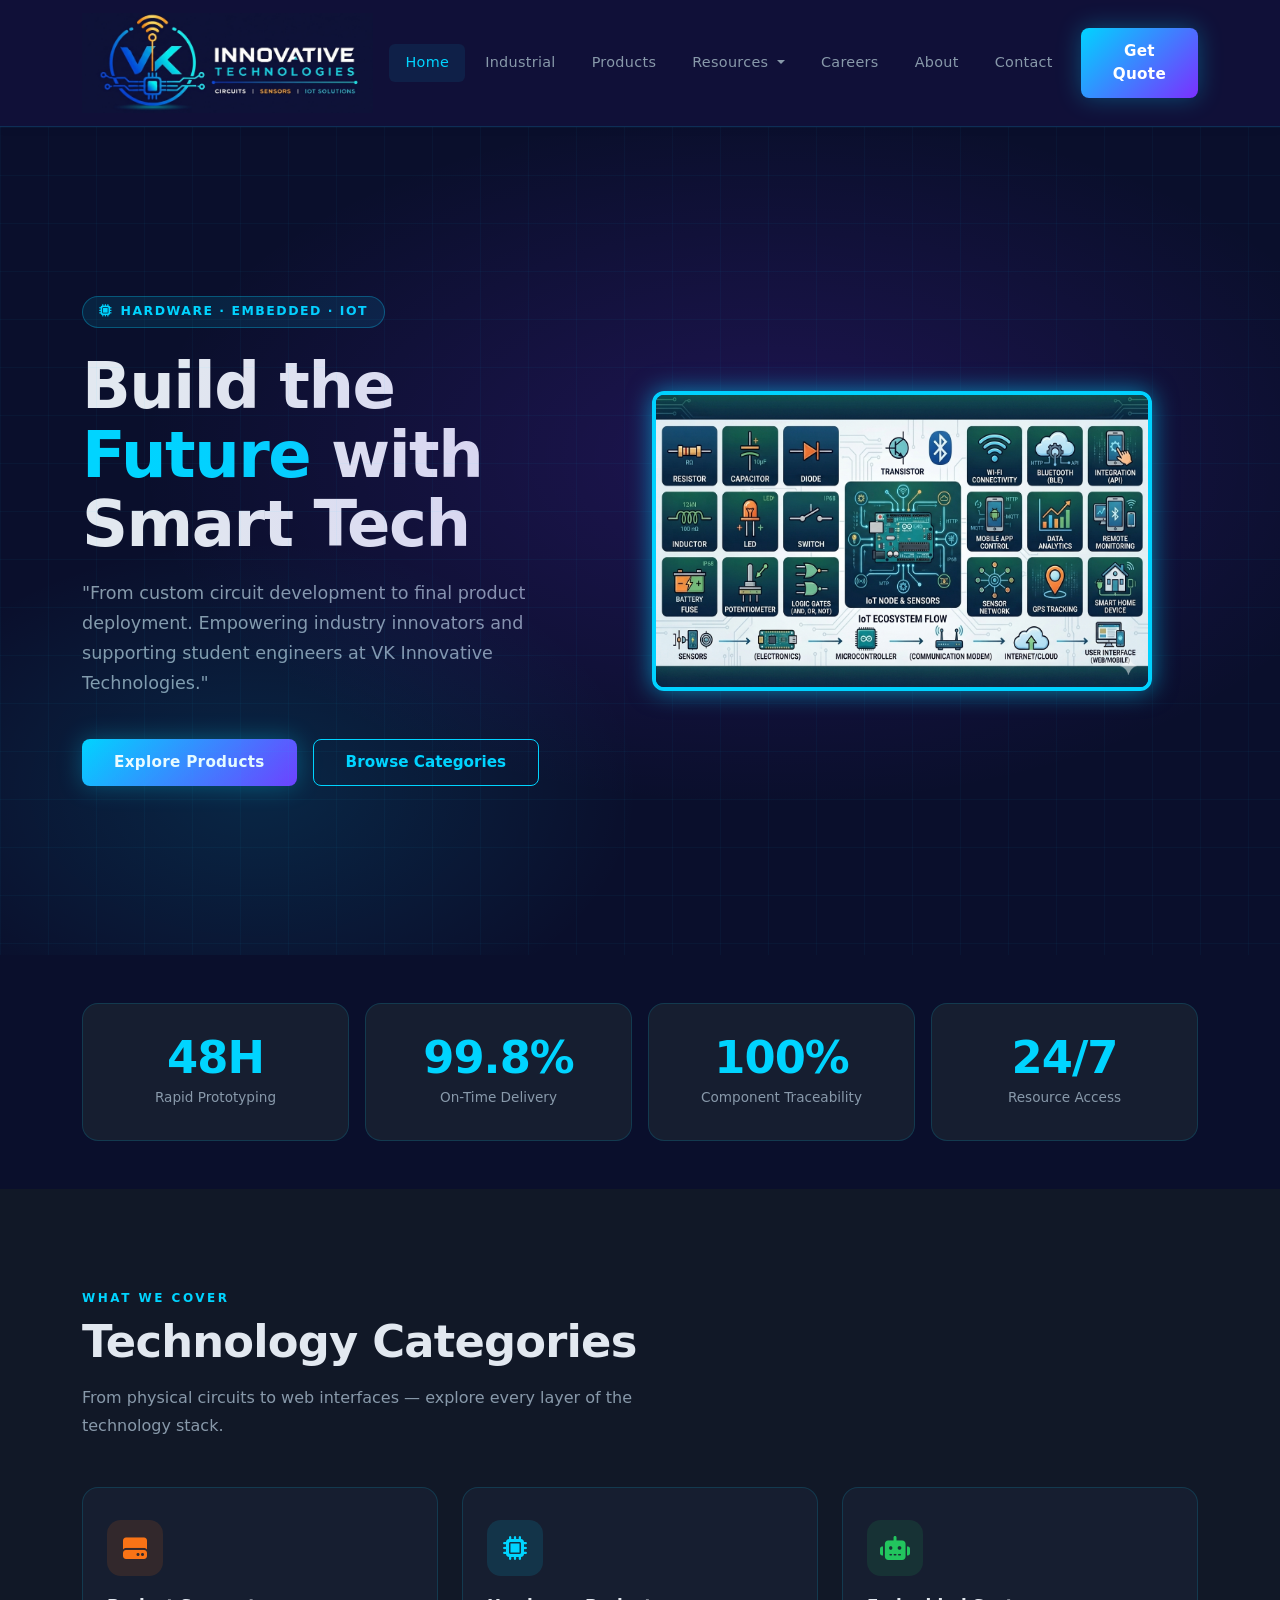
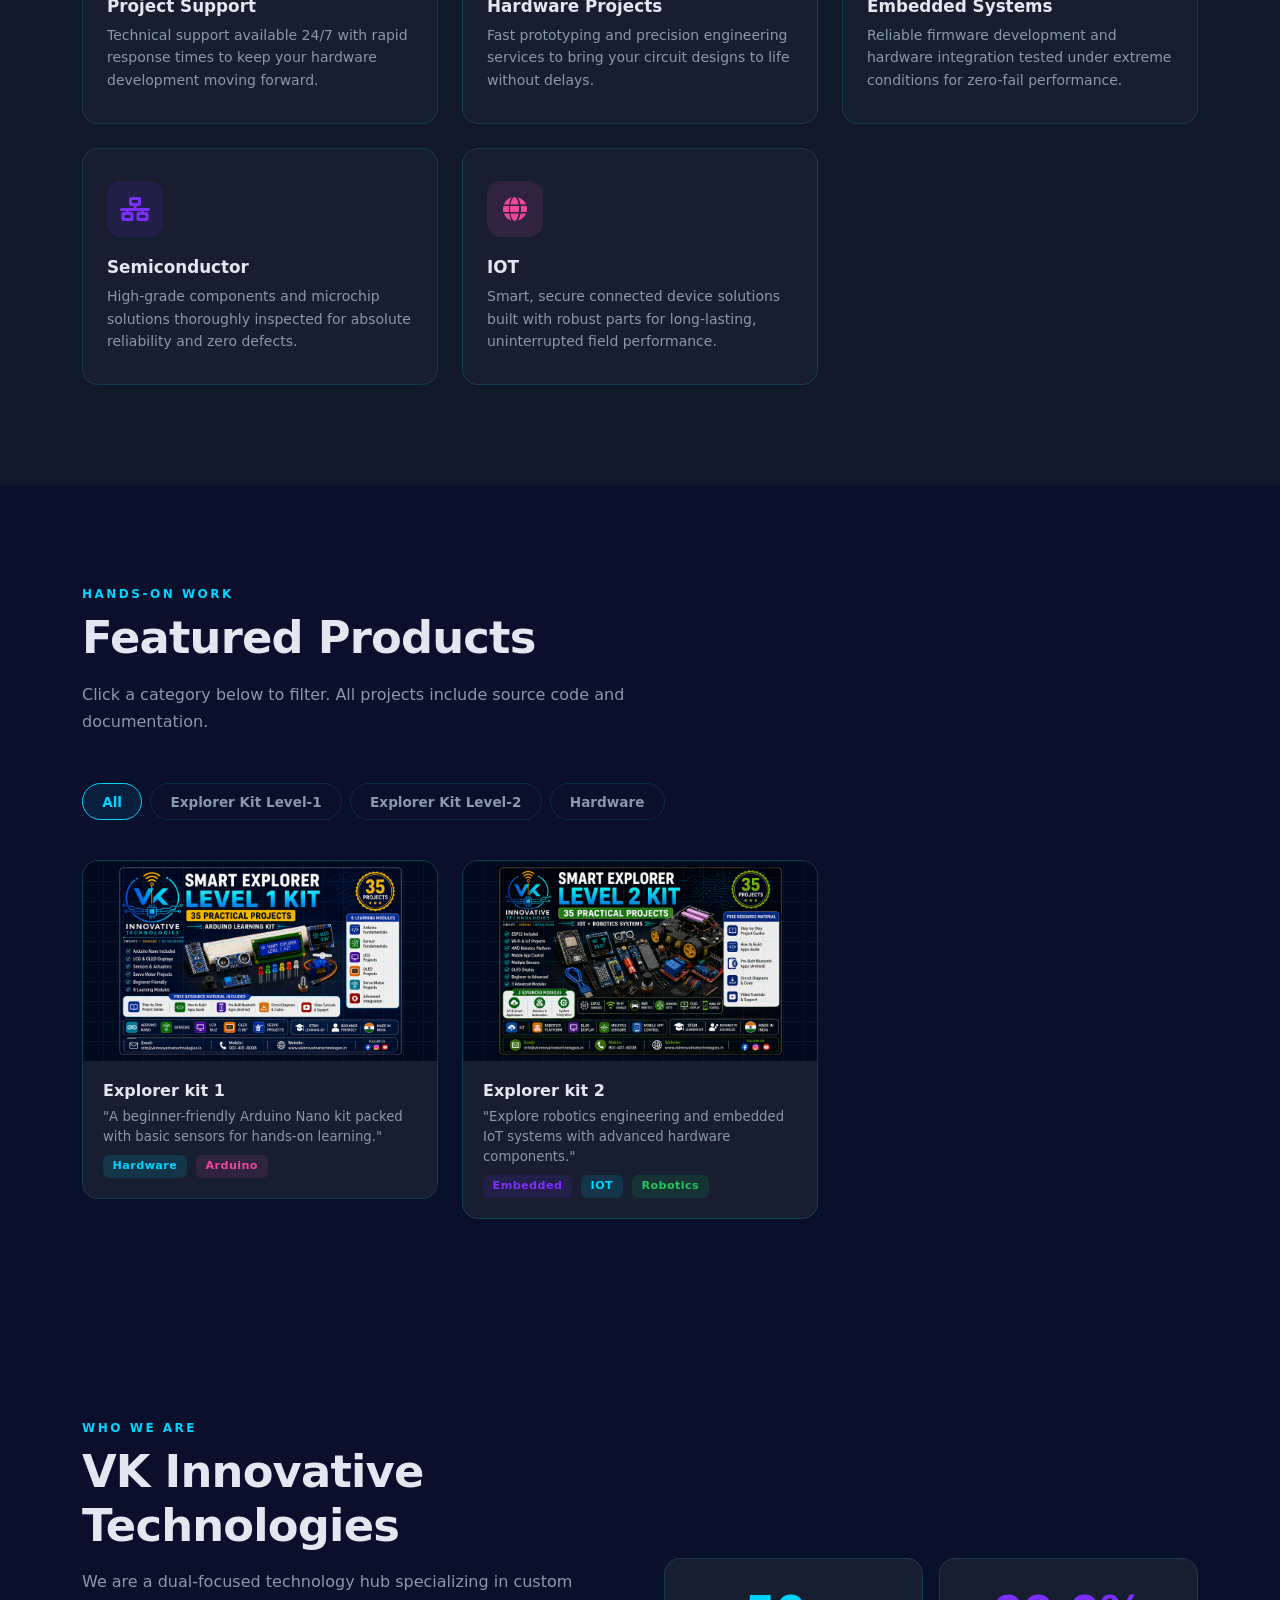
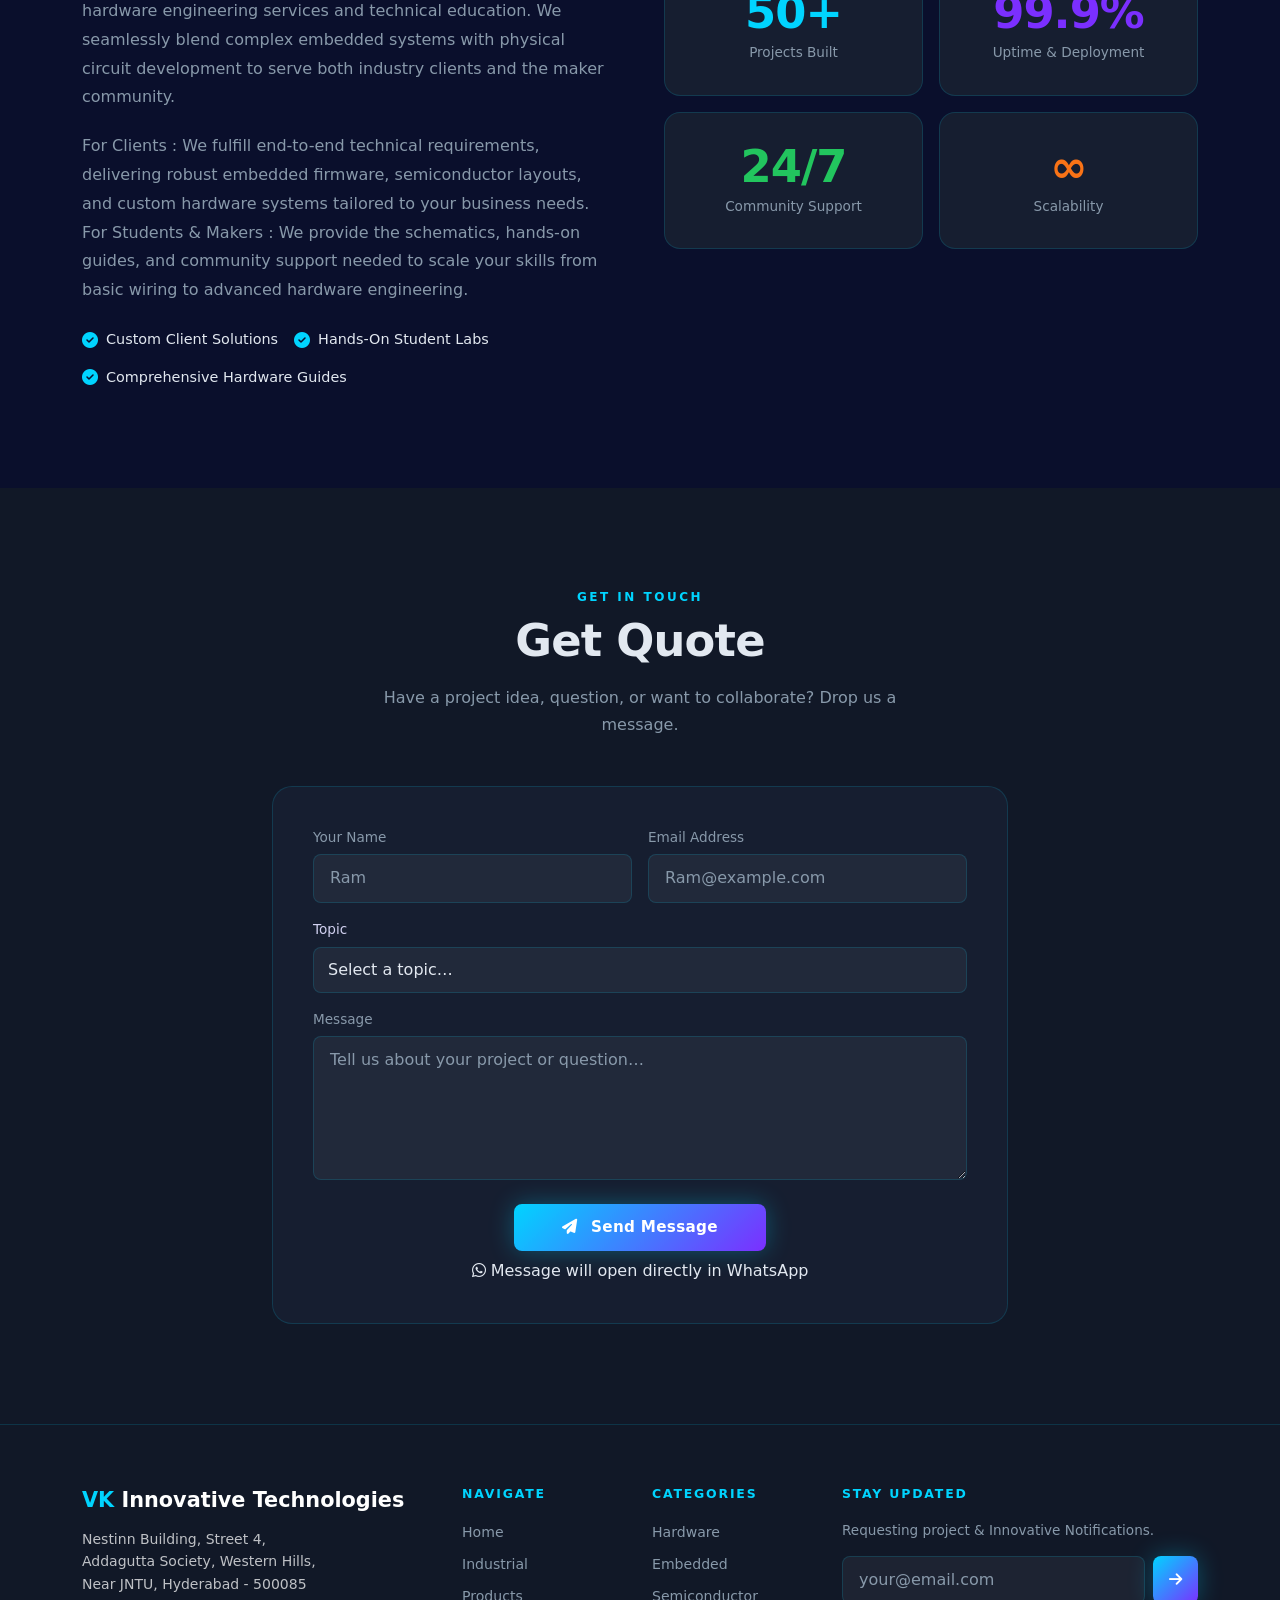
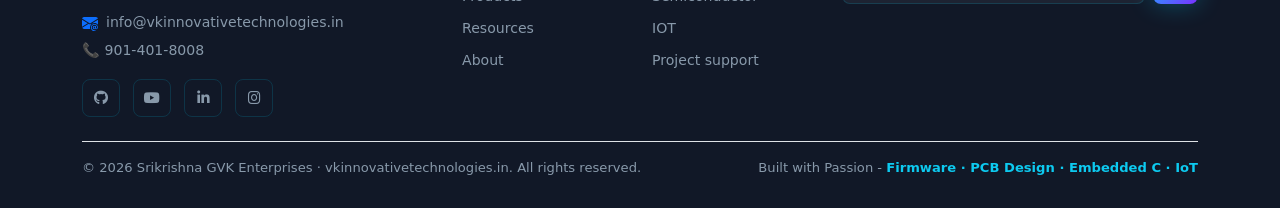
==== commit 10d3e1e8: "kit 1 & kit 2 images added" ====
--- a/vk frontend/index.html
+++ b/vk frontend/index.html
@@ -5,6 +5,10 @@
     <meta charset="UTF-8" />
     <meta name="viewport" content="width=device-width, initial-scale=1.0" />
     <title>VK Innovative Technologies</title>
+
+    <!--Favicon-->
+    <link rel="icon" type="image/x-icon" href="Resources kit 1 images/favicon.ico"/>
+
     <!-- Bootstrap CSS -->
     <link href="https://cdnjs.cloudflare.com/ajax/libs/bootstrap/5.3.2/css/bootstrap.min.css" rel="stylesheet" />
     <!-- Font Awesome -->
@@ -99,7 +103,9 @@
                                 <span class="badge"
                                     style="background: rgba(0, 212, 255, 0.15); color: #00d4ff; font-size: 11px; font-weight: 500; border: 1px solid rgba(0, 212, 255, 0.2);">Internship-Hybrid</span>
                             </div>
-                            <p style="font-size: 13px; color: #a1a1c2; margin: 5px 0 0 0;">Skills: Communication,Organisational,Confidentiality,Problem-Solving,Time-Management,Software,Recruitment</p>
+                            <p style="font-size: 13px; color: #a1a1c2; margin: 5px 0 0 0;">Skills:
+                                Communication,Organisational,Confidentiality,Problem-Solving,Time-Management,Software,Recruitment
+                            </p>
                         </div>
 
                     </div>
@@ -194,41 +200,46 @@
             <div class="row g-4">
 
                 <div class="col-sm-6 col-lg-4">
-                    <a href="" class="cat-card" >
+                    <a href="" class="cat-card">
                         <div class="cat-icon bg-orange"><i class="fas fa-hdd c-orange"></i></div>
                         <h5>Project Support</h5>
-                    <p>Technical support available 24/7 with rapid response times to keep your hardware development moving forward.</p>
+                        <p>Technical support available 24/7 with rapid response times to keep your hardware development
+                            moving forward.</p>
                     </a>
                 </div>
 
                 <div class="col-sm-6 col-lg-4">
-                    <a href="" class="cat-card" >
+                    <a href="" class="cat-card">
                         <div class="cat-icon bg-cyan"><i class="fas fa-microchip c-cyan"></i></div>
                         <h5>Hardware Projects</h5>
-                        <p> Fast prototyping and precision engineering services to bring your circuit designs to life without delays.</p>
+                        <p> Fast prototyping and precision engineering services to bring your circuit designs to life
+                            without delays.</p>
                     </a>
                 </div>
 
                 <div class="col-sm-6 col-lg-4">
-                    <a href="" class="cat-card" >
+                    <a href="" class="cat-card">
                         <div class="cat-icon bg-green"><i class="fas fa-robot c-green"></i></div>
                         <h5>Embedded Systems</h5>
-                    <p> Reliable firmware development and hardware integration tested under extreme conditions for zero-fail performance.</p>
+                        <p> Reliable firmware development and hardware integration tested under extreme conditions for
+                            zero-fail performance.</p>
                     </a>
                 </div>
 
                 <div class="col-sm-6 col-lg-4">
-                    <a href="" class="cat-card" >
+                    <a href="" class="cat-card">
                         <div class="cat-icon bg-purple"><i class="fas fa-network-wired c-purple"></i></div>
                         <h5>Semiconductor</h5>
-                        <p> High-grade components and microchip solutions thoroughly inspected for absolute reliability and zero defects.</p>
+                        <p> High-grade components and microchip solutions thoroughly inspected for absolute reliability
+                            and zero defects.</p>
                     </a>
                 </div>
                 <div class="col-sm-6 col-lg-4">
-                    <a href="" class="cat-card" >
+                    <a href="" class="cat-card">
                         <div class="cat-icon bg-pink"><i class="fas fa-globe c-pink"></i></div>
                         <h5>IOT</h5>
-                        <p>Smart, secure connected device solutions built with robust parts for long-lasting, uninterrupted field performance.</p>
+                        <p>Smart, secure connected device solutions built with robust parts for long-lasting,
+                            uninterrupted field performance.</p>
                     </a>
                 </div>
 
@@ -260,36 +271,48 @@
                     <a href="Explorer kit 1.html" class="project-card-link"
                         style="text-decoration: none; color: inherit; display: block;">
                         <div class="project-card">
-                            <div class="project-thumb" style="background:rgba(0,212,255,0.06);">🔌</div>
+                            <!-- UPDATED STYLES FOR PERFECT FIT -->
+                            <div class="project-thumb"
+                                style="background: #020b1e; height: 200px; display: flex; align-items: center; justify-content: center; overflow: hidden; padding: 5px;">
+                                <img src="Resources kit 1 images/final sticker box1.png"
+                                    alt="Smart Explorer Level 1 Kit"
+                                    style="max-width: 1002%; max-height: 100%; object-fit: contain;">
+                            </div>
                             <div class="project-body">
                                 <h6>Explorer kit 1</h6>
-                                <p>Relay-based home control via smartphone using Wi-Fi module and custom PCB.</p>
+                                <p>"A beginner-friendly Arduino Nano kit packed with basic sensors for hands-on learning."</p>
                                 <div>
                                     <span class="tag tag-cyan">Hardware</span>
-                                    <span class="tag tag-purple">IoT</span>
+                                    <span class="tag tag-pink">Arduino</span>
+                                  
                                 </div>
                             </div>
                         </div>
                     </a>
                 </div>
 
-
                 <!--Explorer Kit Level-2 -->
-                <div class="col-sm-6 col-lg-4 project-item" data-cat="embedded">
+                    <div class="col-sm-6 col-lg-4 project-item" data-cat="Explorer">
                     <a href="Explorer kit 2.html" class="project-card-link"
                         style="text-decoration: none; color: inherit; display: block;">
                         <div class="project-card">
-                            <div class="project-thumb" style="background:rgba(123,47,255,0.07);">🤖</div>
+                            <!-- UPDATED STYLES FOR PERFECT FIT -->
+                            <div class="project-thumb"
+                                style="background: #020b1e; height: 200px; display: flex; align-items: center; justify-content: center; overflow: hidden; padding: 5px;">
+                                <img src="Resources kit 2 images/final sticker box2.png"
+                                    alt="Smart Explorer Level 2 Kit"
+                                    style="max-width: 1002%; max-height: 100%; object-fit: contain;">
+                            </div>
                             <div class="project-body">
                                 <h6>Explorer kit 2</h6>
-                                <p>PID-controlled autonomous robot following a black line track with IR sensors.</p>
+                                <p>"Explore robotics engineering and embedded IoT systems with advanced hardware components."</p>
                                 <div>
-                                    <span class="tag tag-purple">Embedded</span>
-                                    <span class="tag tag-cyan">Arduino</span>
+                                          <span class="tag tag-purple">Embedded</span>
+                                    <span class="tag tag-cyan">IOT</span>
+                                     <span class="tag tag-green">Robotics</span>
                                 </div>
                             </div>
                         </div>
-
                     </a>
                 </div>
             </div>
@@ -383,7 +406,7 @@
                             <!-- Name -->
                             <div class="col-md-6">
                                 <label for="contactName">Your Name</label>
-                                <input id="contactName" type="text" class="form-control" placeholder="John Doe"
+                                <input id="contactName" type="text" class="form-control" placeholder="Ram"
                                     autocomplete="off" />
                                 <div class="invalid-feedback" id="err-name"></div>
                             </div>
@@ -392,7 +415,7 @@
                             <div class="col-md-6">
                                 <label for="contactEmail">Email Address</label>
                                 <input id="contactEmail" type="email" class="form-control"
-                                    placeholder="john@example.com" autocomplete="off" />
+                                    placeholder="Ram@example.com" autocomplete="off" />
                                 <div class="invalid-feedback" id="err-email"></div>
                             </div>
 
@@ -507,7 +530,7 @@
 
                 <div class="col-lg-4">
                     <div class="footer-title">Stay Updated</div>
-                    <p class="footer-newsletter-text">Get new project drops and tutorials in your inbox.</p>
+                    <p class="footer-newsletter-text">Requesting project & Innovative Notifications.</p>
 
                     <div id="newsletterAlert" class="alert d-none py-1 px-2 mb-2" style="font-size: 13px;"></div>
 
@@ -548,7 +571,7 @@
         /* ── CONFIG ──────────────────────────────────────────────────────
             WhatsApp Target Number Configuration (Country Code + Number)
         ────────────────────────────────────────────────────────────────── */
-        const WHATSAPP_PHONE = "916281938249";
+        const WHATSAPP_PHONE = "919014018008";
 
         /* ── HELPERS ─────────────────────────────────────────────────── */
         const el = (id) => document.getElementById(id);
@@ -737,16 +760,16 @@
             try {
                 // Formulates a matching layout configuration text segment for your WhatsApp operator
                 const updateMessage =
-                    `📢 *New Newsletter Subscription*\n` +
+                    `📢 *Newsletter Subscription*\n` +
                     `━━━━━━━━━━━━━━━━━━━━━━\n` +
                     `📧 *Email:* ${emailAddress}\n` +
-                    `📌 *Action:* Requesting project drops & tutorial notifications\n` +
+                    `📌 *Action:* Requesting project & Innovative Notifications\n` +
                     `━━━━━━━━━━━━━━━━━━━━━━`;
 
                 const encodedSubscription = encodeURIComponent(updateMessage);
 
                 // Relies on your existing global static WHATSAPP_PHONE parameter string configuration
-                const targetPhone = typeof WHATSAPP_PHONE !== 'undefined' ? WHATSAPP_PHONE : "916281938249";
+                const targetPhone = typeof WHATSAPP_PHONE !== 'undefined' ? WHATSAPP_PHONE : "919014018008";
                 const redirectUrl = `https://wa.me/${targetPhone}?text=${encodedSubscription}`;
 
                 if (alertBox) {
--- a/vk frontend/css.css
+++ b/vk frontend/css.css
@@ -907,3 +907,4 @@
 
 
 
+
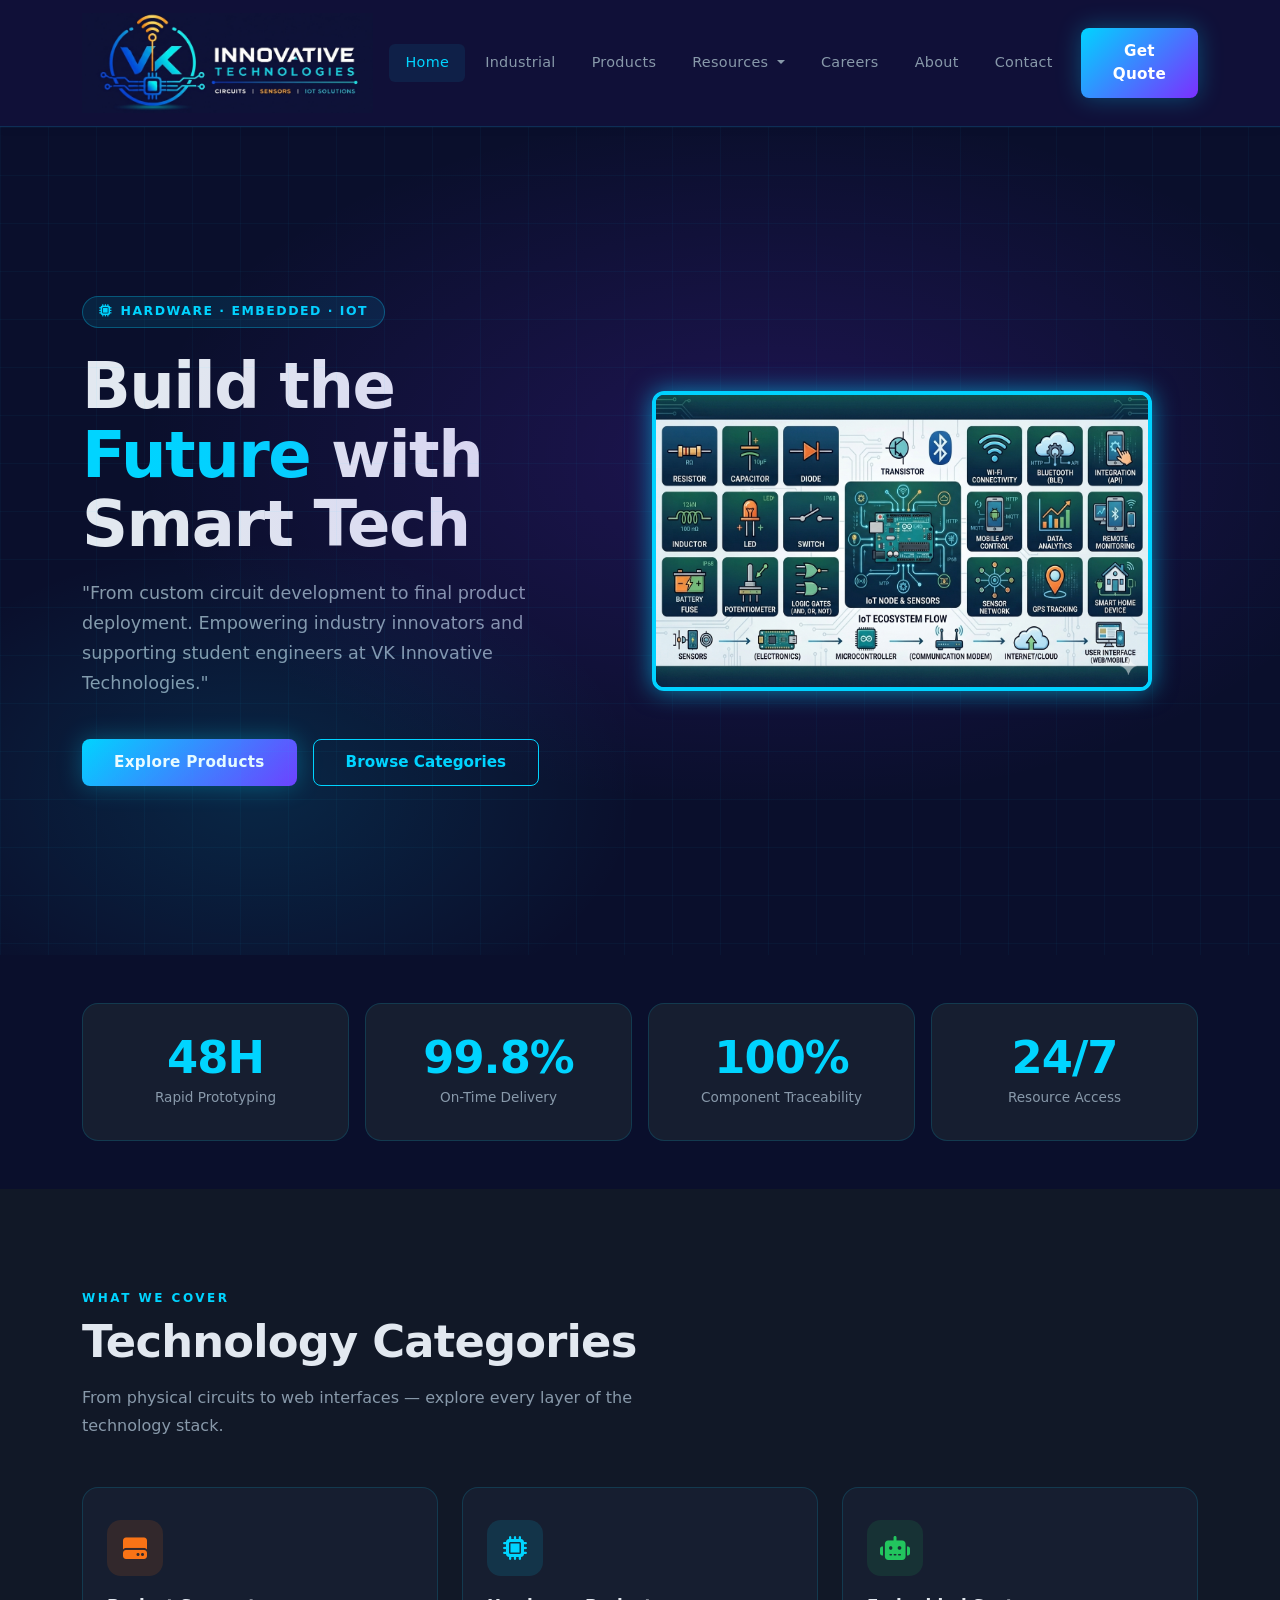
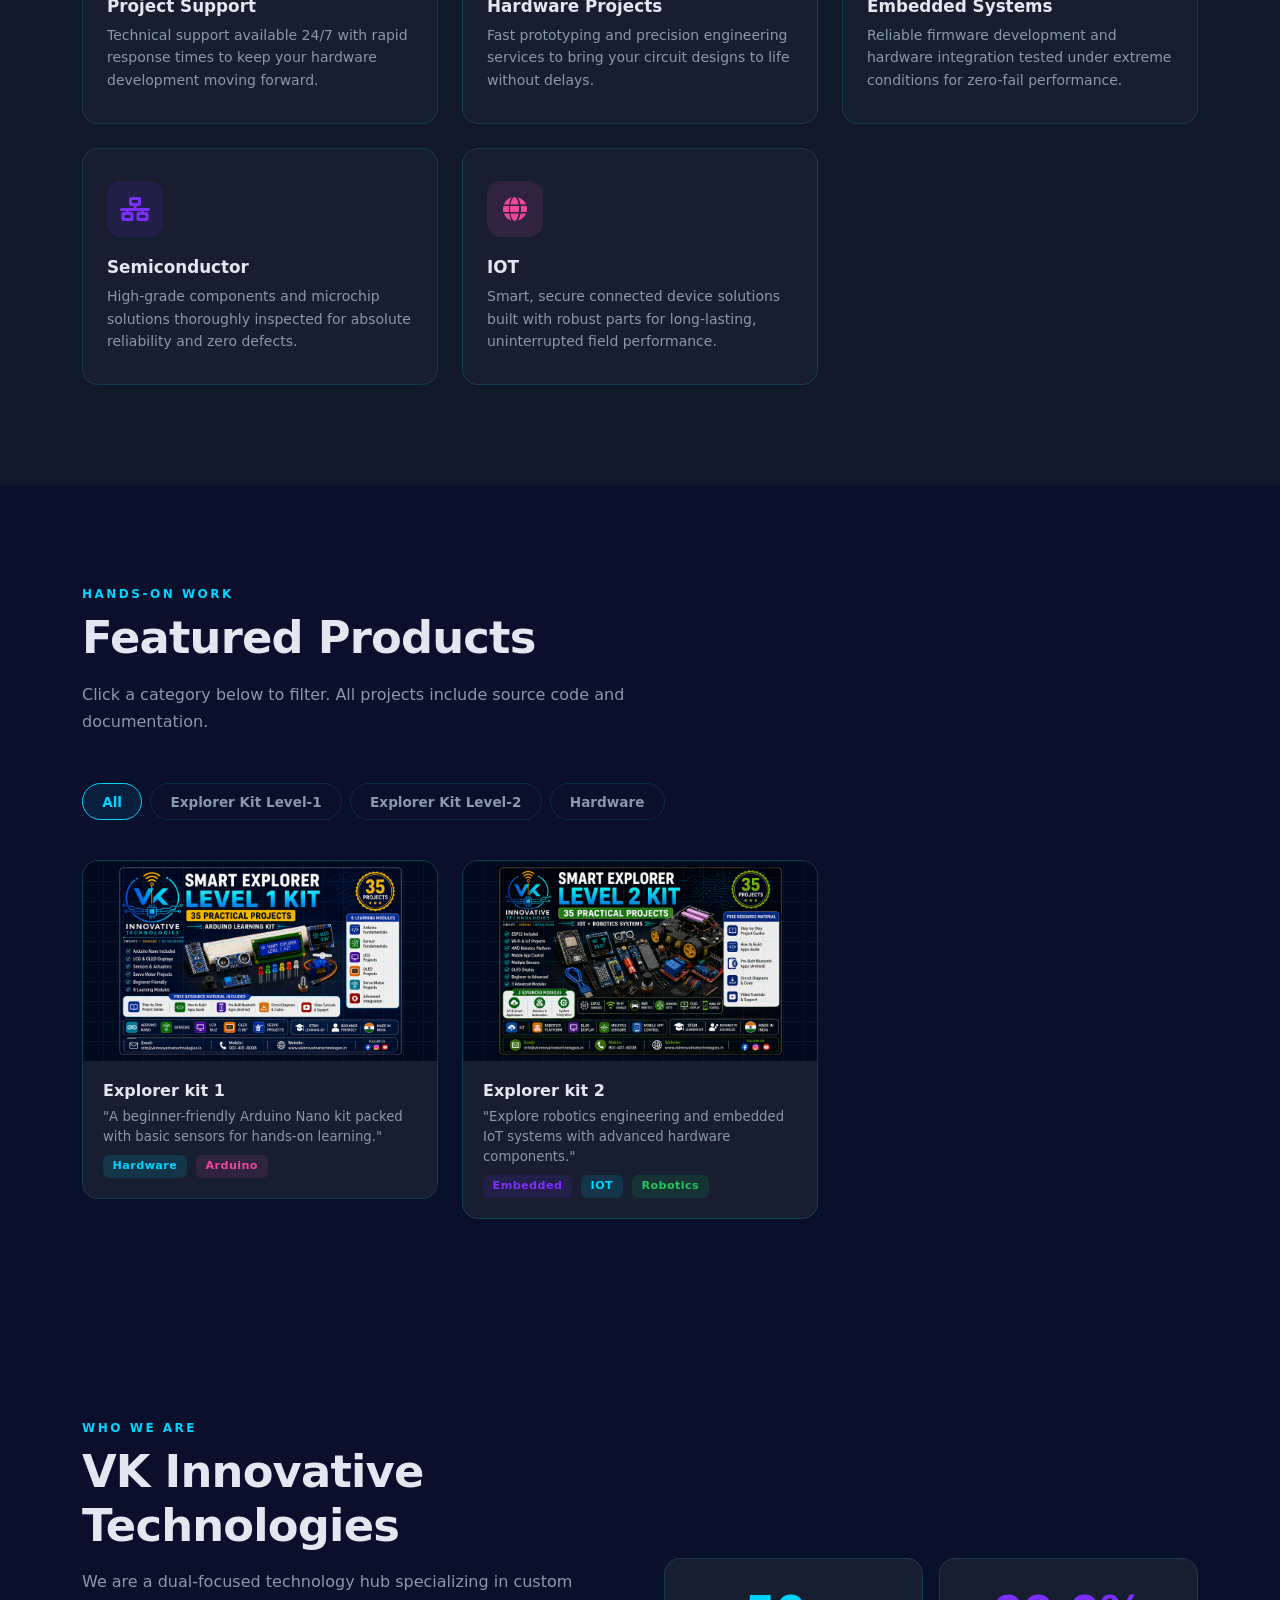
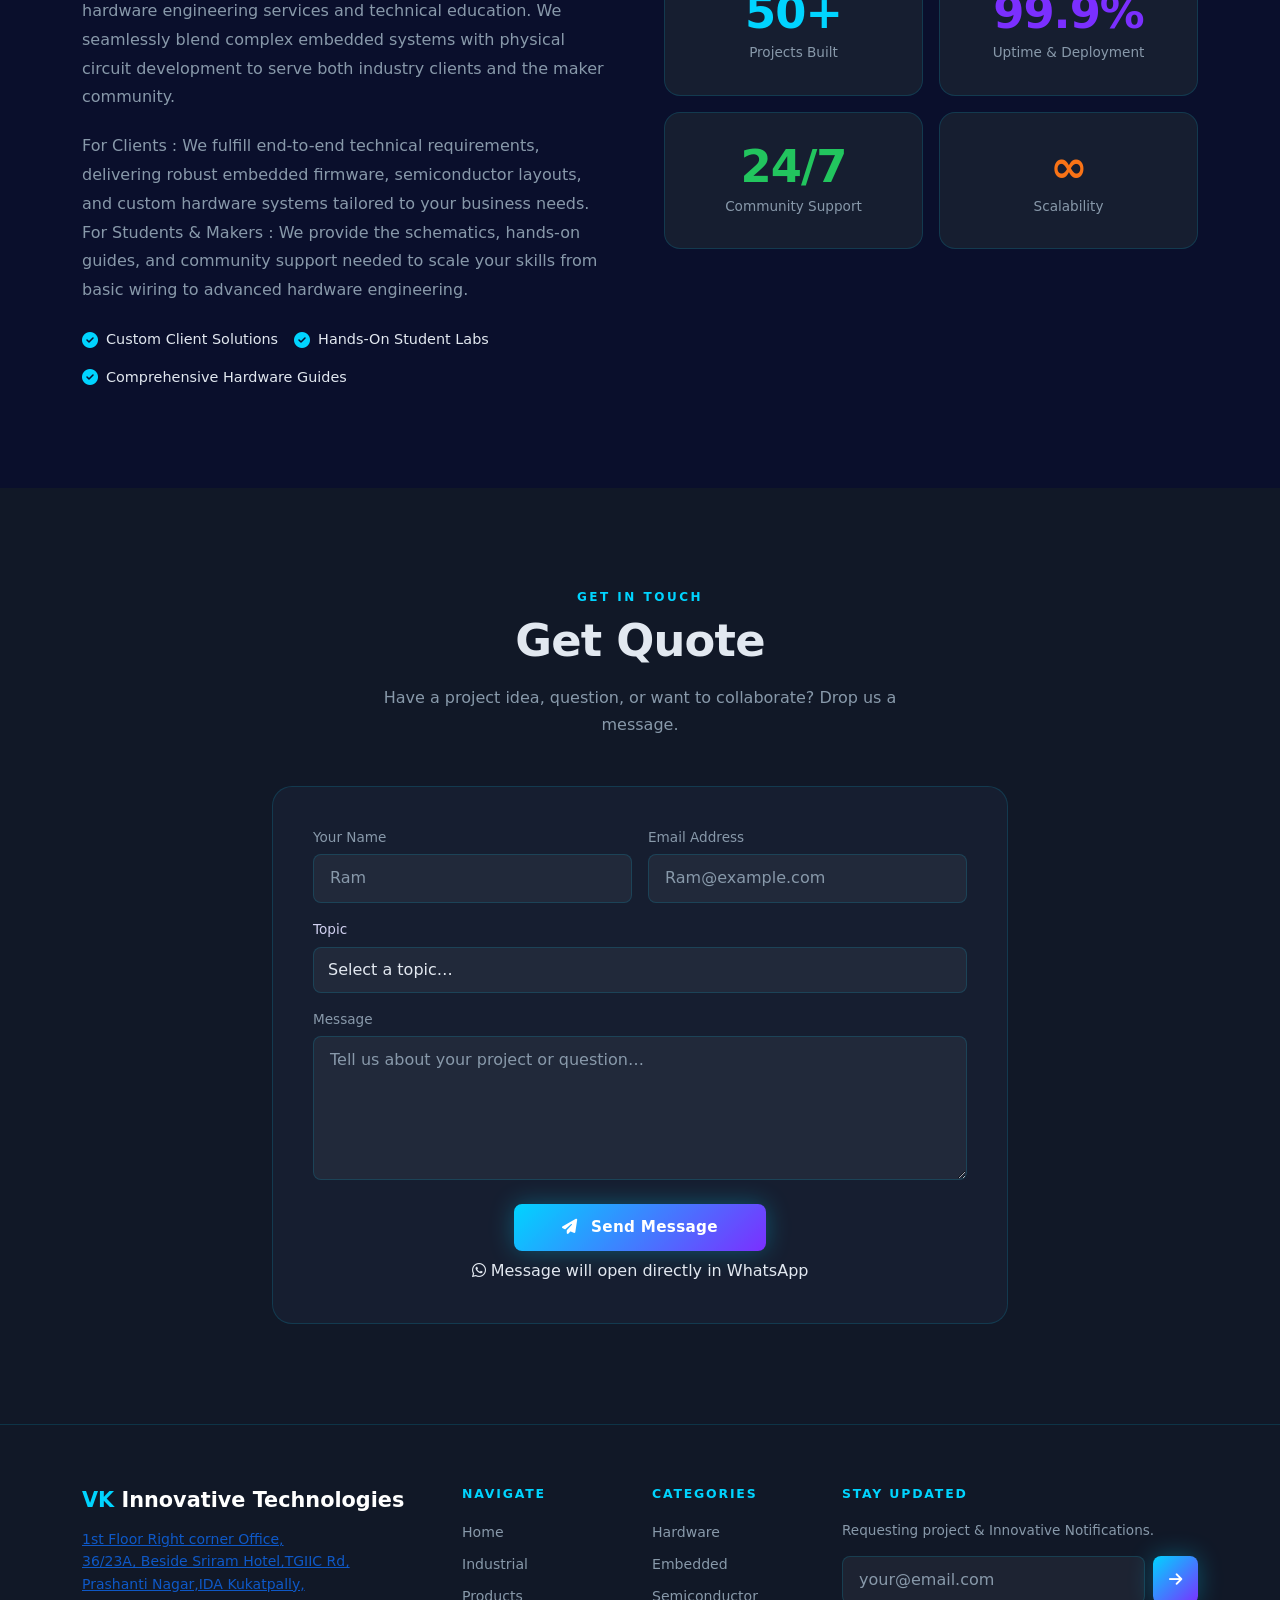
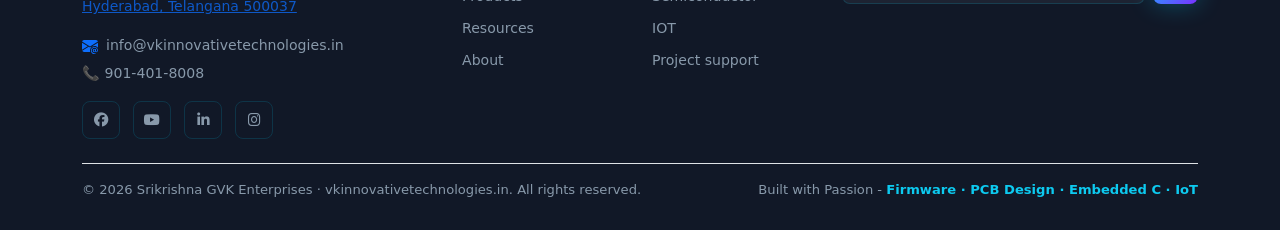
==== commit d291e745: "changes completed" ====
--- a/vk frontend/index.html
+++ b/vk frontend/index.html
@@ -6,8 +6,8 @@
     <meta name="viewport" content="width=device-width, initial-scale=1.0" />
     <title>VK Innovative Technologies</title>
 
-    <!--Favicon-->
-    <link rel="icon" type="image/x-icon" href="Resources kit 1 images/favicon.ico"/>
+    <link rel="icon" type="image/x-icon" href="favicon.ico?v=2">
+
 
     <!-- Bootstrap CSS -->
     <link href="https://cdnjs.cloudflare.com/ajax/libs/bootstrap/5.3.2/css/bootstrap.min.css" rel="stylesheet" />
@@ -257,8 +257,8 @@
 
             <div class="filter-tabs" id="filterTabs">
                 <button class="filter-btn active" onclick="filterProjects('all', this)">All</button>
-                <button class="filter-btn" onclick="filterProjects('Explorer', this)">Explorer Kit Level-1</button>
-                <button class="filter-btn" onclick="filterProjects('embedded', this)">Explorer Kit Level-2</button>
+                <button class="filter-btn" onclick="filterProjects('Explorer1', this)">Explorer Kit Level-1</button>
+                <button class="filter-btn" onclick="filterProjects('Explorer2', this)">Explorer Kit Level-2</button>
                 <button class="filter-btn" onclick="filterProjects('hardware', this)">Hardware </button>
             </div>
 
@@ -267,7 +267,7 @@
 
                 <!-- Explorer Kit Level-1 -->
                 <!-- Project Card Item Links to Products Page -->
-                <div class="col-sm-6 col-lg-4 project-item" data-cat="Explorer">
+                <div class="col-sm-6 col-lg-4 project-item" data-cat="Explorer1">
                     <a href="Explorer kit 1.html" class="project-card-link"
                         style="text-decoration: none; color: inherit; display: block;">
                         <div class="project-card">
@@ -280,11 +280,12 @@
                             </div>
                             <div class="project-body">
                                 <h6>Explorer kit 1</h6>
-                                <p>"A beginner-friendly Arduino Nano kit packed with basic sensors for hands-on learning."</p>
+                                <p>"A beginner-friendly Arduino Nano kit packed with basic sensors for hands-on
+                                    learning."</p>
                                 <div>
                                     <span class="tag tag-cyan">Hardware</span>
                                     <span class="tag tag-pink">Arduino</span>
-                                  
+
                                 </div>
                             </div>
                         </div>
@@ -292,7 +293,7 @@
                 </div>
 
                 <!--Explorer Kit Level-2 -->
-                    <div class="col-sm-6 col-lg-4 project-item" data-cat="Explorer">
+                <div class="col-sm-6 col-lg-4 project-item" data-cat="Explorer2">
                     <a href="Explorer kit 2.html" class="project-card-link"
                         style="text-decoration: none; color: inherit; display: block;">
                         <div class="project-card">
@@ -305,11 +306,12 @@
                             </div>
                             <div class="project-body">
                                 <h6>Explorer kit 2</h6>
-                                <p>"Explore robotics engineering and embedded IoT systems with advanced hardware components."</p>
+                                <p>"Explore robotics engineering and embedded IoT systems with advanced hardware
+                                    components."</p>
                                 <div>
-                                          <span class="tag tag-purple">Embedded</span>
+                                    <span class="tag tag-purple">Embedded</span>
                                     <span class="tag tag-cyan">IOT</span>
-                                     <span class="tag tag-green">Robotics</span>
+                                    <span class="tag tag-green">Robotics</span>
                                 </div>
                             </div>
                         </div>
@@ -414,8 +416,8 @@
                             <!-- Email -->
                             <div class="col-md-6">
                                 <label for="contactEmail">Email Address</label>
-                                <input id="contactEmail" type="email" class="form-control"
-                                    placeholder="Ram@example.com" autocomplete="off" />
+                                <input id="contactEmail" type="email" class="form-control" placeholder="Ram@example.com"
+                                    autocomplete="off" />
                                 <div class="invalid-feedback" id="err-email"></div>
                             </div>
 
@@ -478,9 +480,10 @@
                         <span class="brand-vk">VK</span><span class="brand-rest"> Innovative Technologies</span>
                     </div>
                     <p class="footer-desc text-light opacity-75 mb-3" style="line-height: 1.6; font-size: 14px;">
-                        Nestinn Building, Street 4,<br>
-                        Addagutta Society, Western Hills,<br>
-                        Near JNTU, Hyderabad - 500085
+                        <a href="https://maps.app.goo.gl/JCBuZgXDNrgtdRY">1st Floor Right corner Office,<br>
+                            36/23A, Beside Sriram Hotel,TGIIC Rd,<br>
+                            Prashanti Nagar,IDA Kukatpally,<br>
+                            Hyderabad, Telangana 500037</a>
                     </p>
                     <p class="footer-desc">
                         <a href="javascript:void(0);" id="footerEmailBtn" class="footer-email-link"
@@ -499,10 +502,27 @@
                     </p>
 
                     <div class="mt-3">
-                        <a class="social-btn" title="GitHub"><i class="fab fa-github"></i></a>
-                        <a class="social-btn" title="YouTube"><i class="fab fa-youtube"></i></a>
-                        <a class="social-btn" title="LinkedIn"><i class="fab fa-linkedin-in"></i></a>
-                        <a class="social-btn" title="Instagram"><i class="fab fa-instagram"></i></a>
+                        <a class="social-btn" title="Facebook"
+                            href="https://www.facebook.com/profile.php?id=61591314518488&sk=about" target="_blank"
+                            rel="noopener noreferrer">
+                            <i class="fab fa-facebook"></i>
+                        </a>
+                        <a class="social-btn" title="YouTube"
+                            href="https://youtube.com/@vkinnovativetechnologies?si=Yd-vt1fxjmgZeufn" target="_blank"
+                            rel="noopener noreferrer">
+                            <i class="fab fa-youtube"></i>
+                        </a>
+                        <a class="social-btn" title="LinkedIn"
+                            href="https://www.linkedin.com/in/vk-innovative-technologies-17002b417/" target="_blank"
+                            rel="noopener noreferrer">
+                            <i class="fab fa-linkedin-in"></i>
+                        </a>
+                        <a class="social-btn" title="Instagram"
+                            href="https://www.instagram.com/vkinnovativetechnologies/?utm_source=ig_web_button_share_sheet"
+                            target="_blank" rel="noopener noreferrer">
+                            <i class="fab fa-instagram"></i>
+                        </a>
+
                     </div>
                 </div>
 
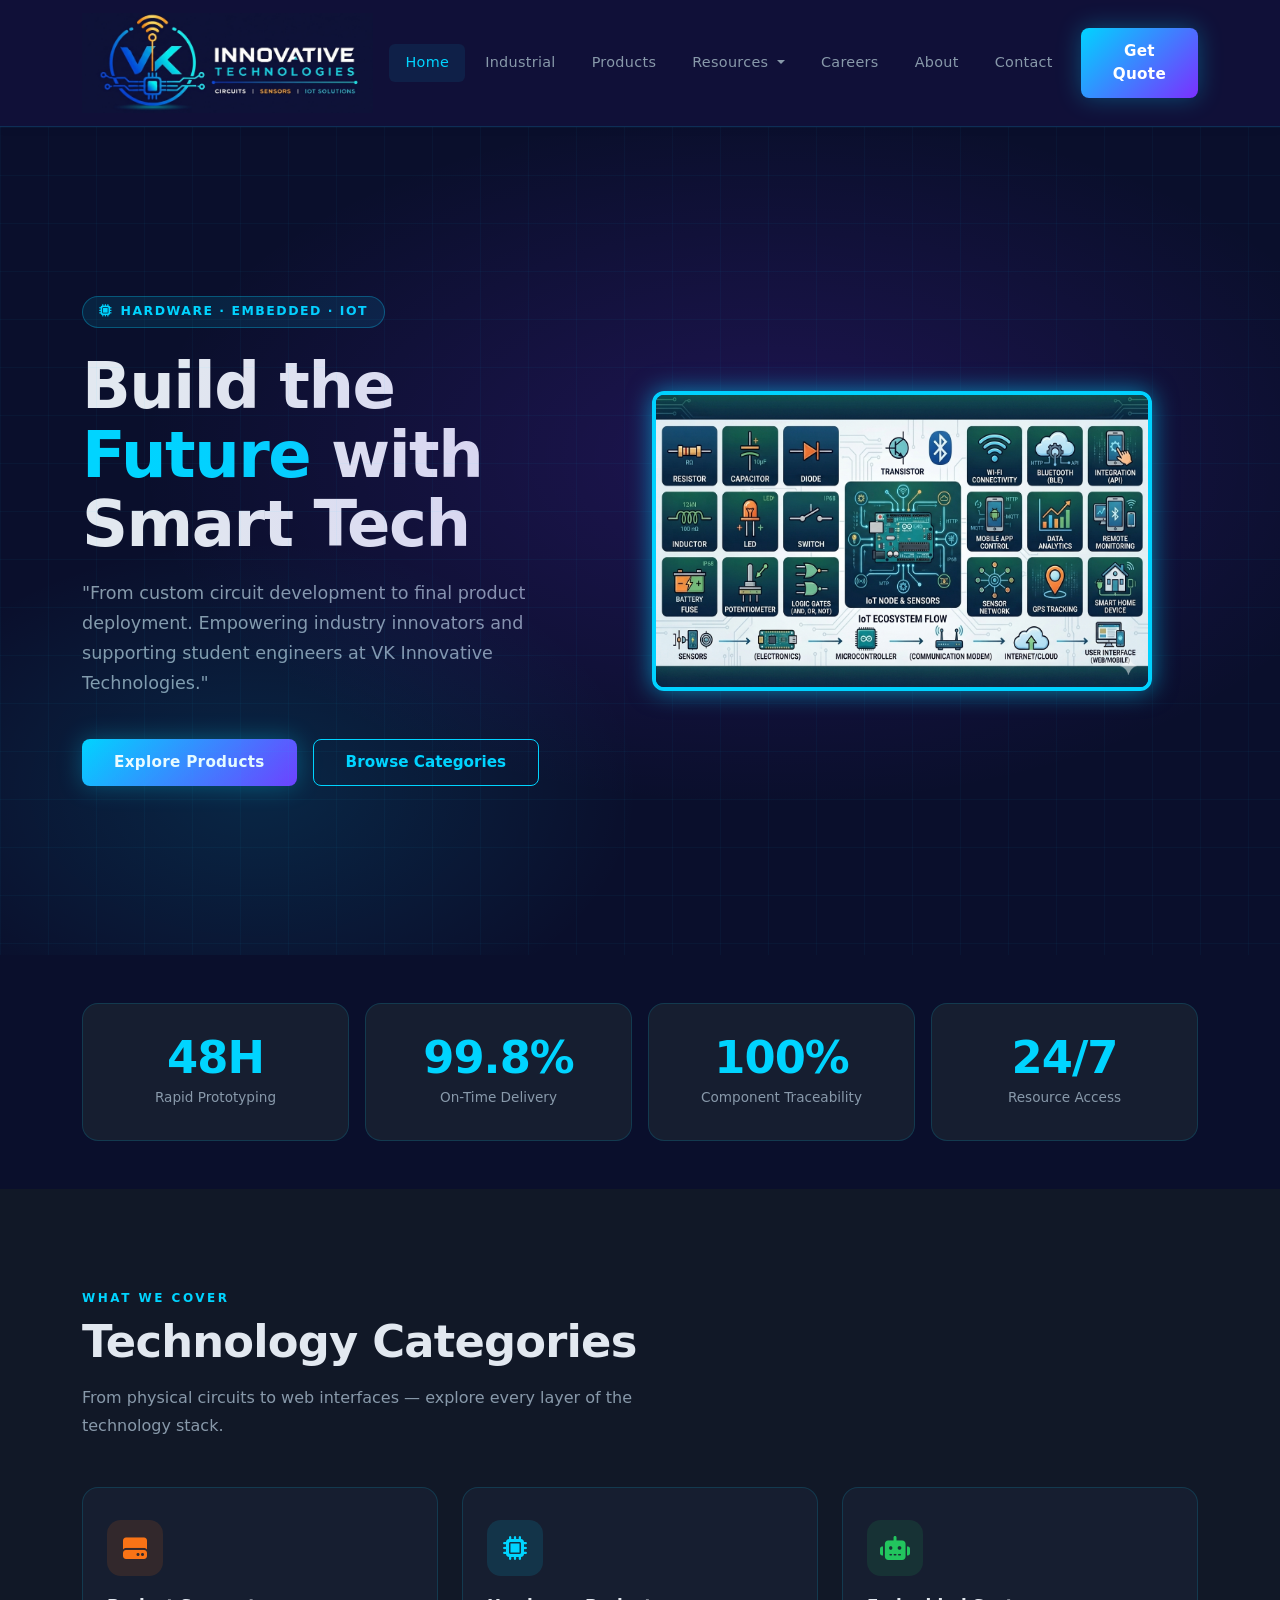
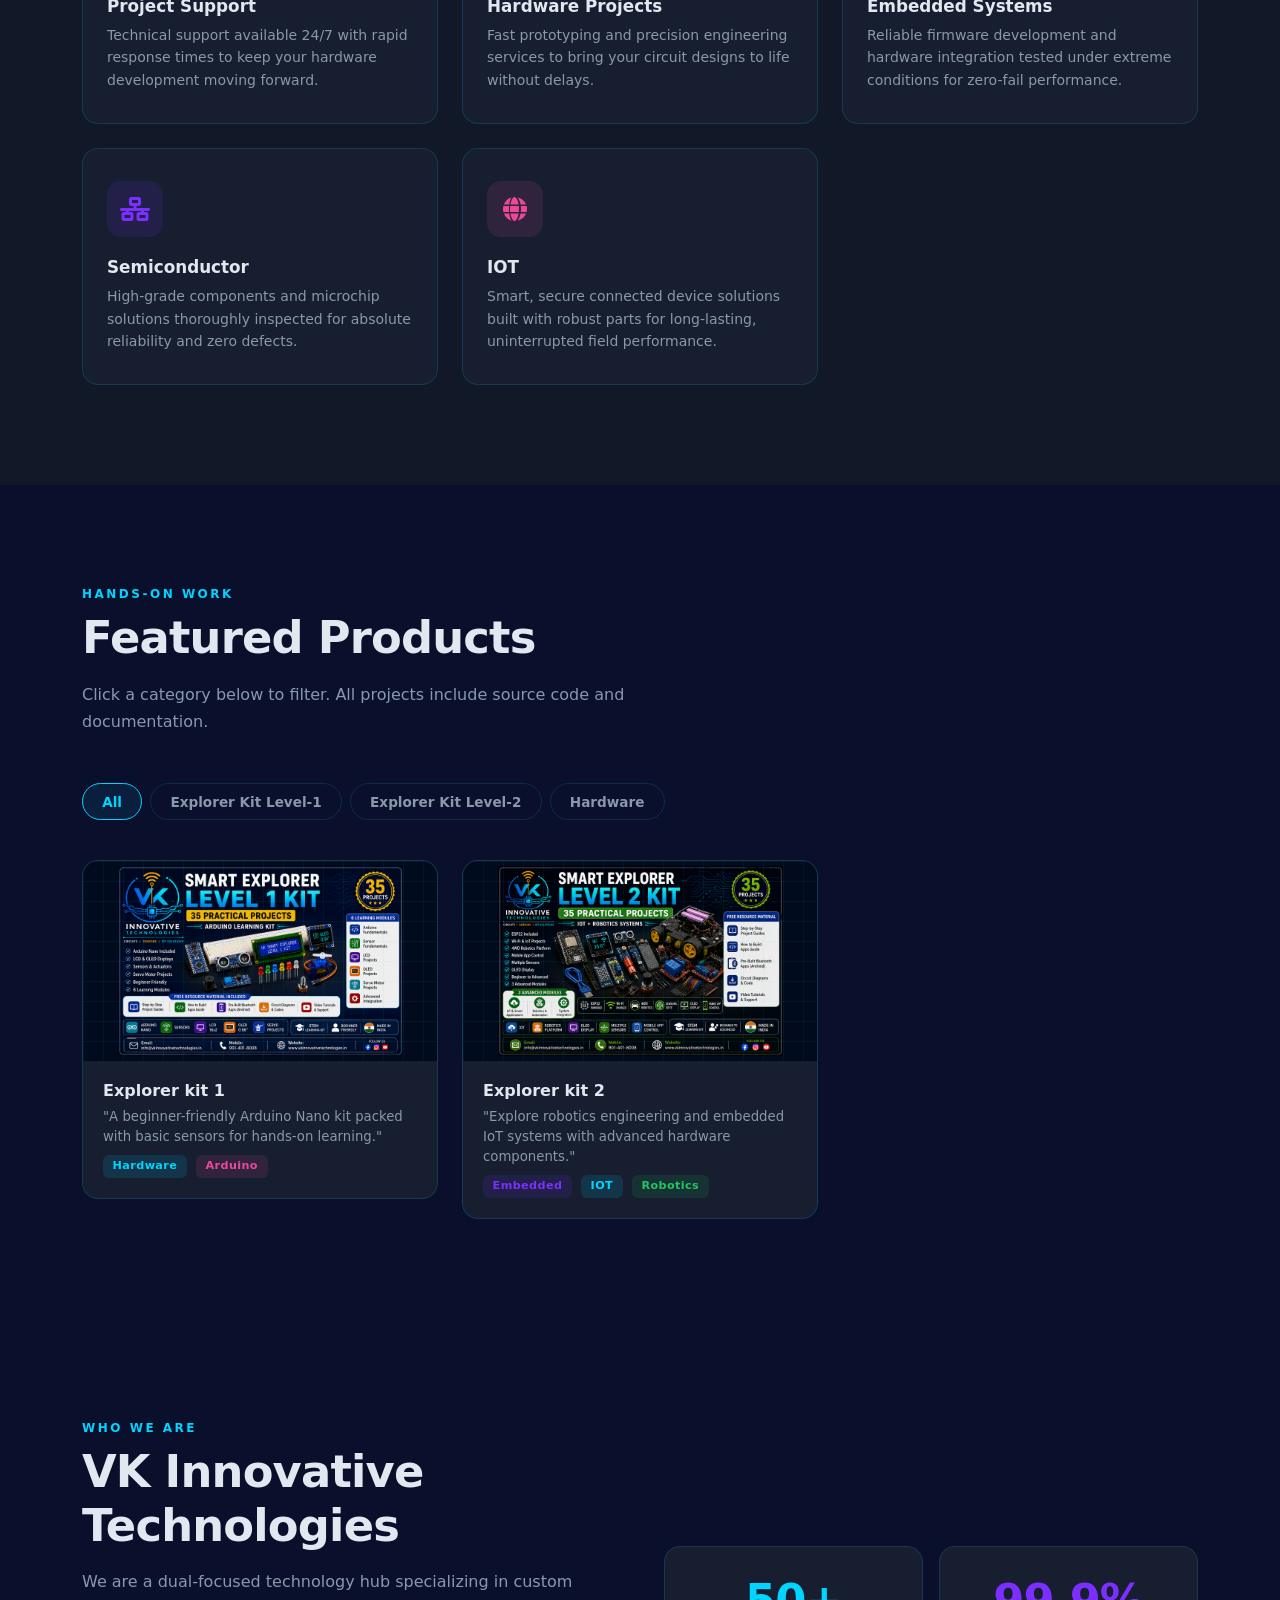
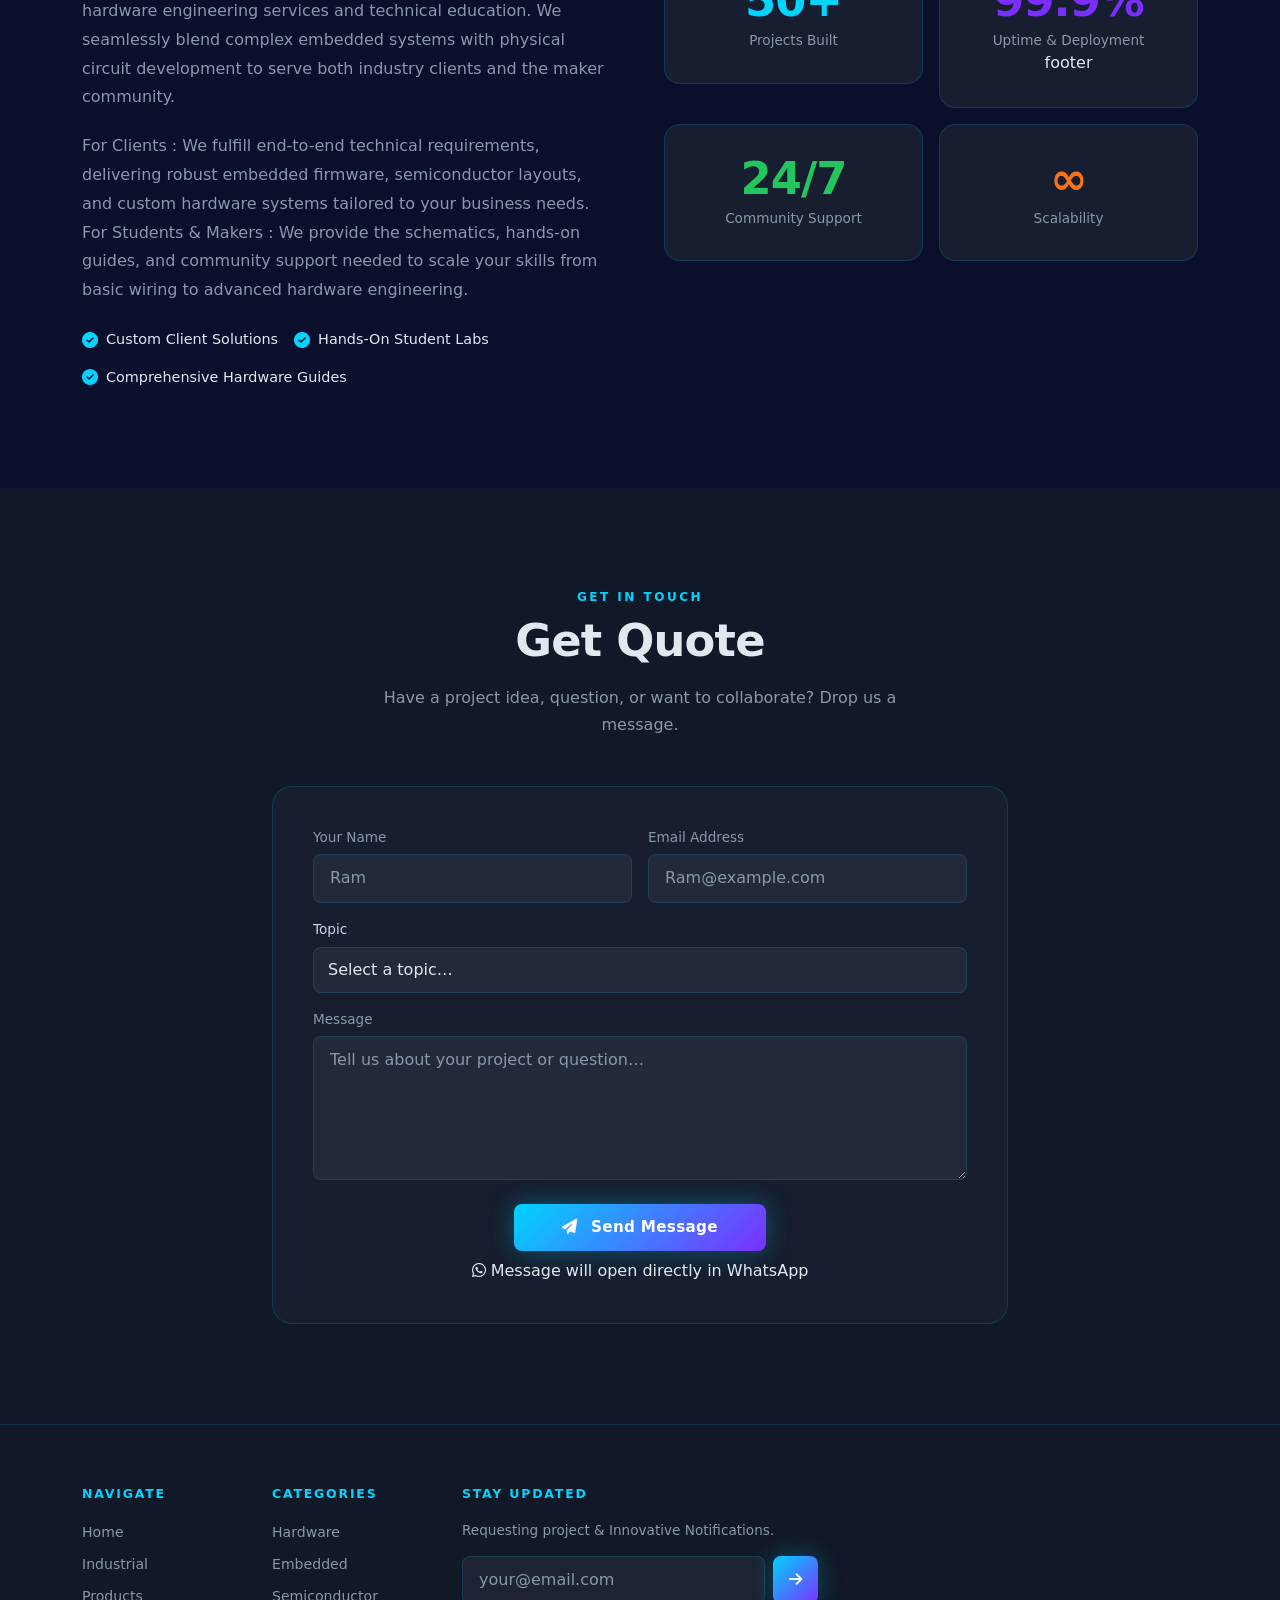
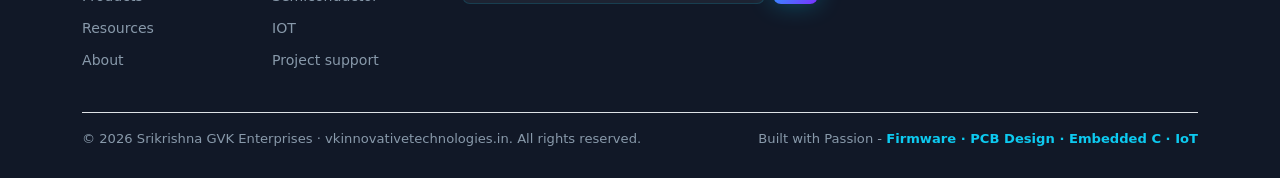
==== commit fb5e4014: "change Address" ====
--- a/vk frontend/index.html
+++ b/vk frontend/index.html
@@ -365,7 +365,7 @@
                         <div class="col-6">
                             <div class="stat-card">
                                 <div class="stat-num c-purple">99.9%</div>
-                                <div class="stat-label">Uptime & Deployment</div>
+                                <div class="stat-label">Uptime & Deployment</div>footer
                             </div>
 
                         </div>
@@ -475,56 +475,7 @@
         <div class="container">
             <div class="row g-4">
 
-                <div class="col-lg-4">
-                    <div class="footer-brand">
-                        <span class="brand-vk">VK</span><span class="brand-rest"> Innovative Technologies</span>
-                    </div>
-                    <p class="footer-desc text-light opacity-75 mb-3" style="line-height: 1.6; font-size: 14px;">
-                        <a href="https://maps.app.goo.gl/JCBuZgXDNrgtdRY">1st Floor Right corner Office,<br>
-                            36/23A, Beside Sriram Hotel,TGIIC Rd,<br>
-                            Prashanti Nagar,IDA Kukatpally,<br>
-                            Hyderabad, Telangana 500037</a>
-                    </p>
-                    <p class="footer-desc">
-                        <a href="javascript:void(0);" id="footerEmailBtn" class="footer-email-link"
-                            title="Click to request a quote via WhatsApp"
-                            style="display: inline-flex; align-items: center; gap: 8px; text-decoration: none; color: inherit;">
-                            <svg xmlns="http://www.w3.org/2000/svg" width="16" height="16" fill="currentColor"
-                                class="bi bi-envelope-at-fill text-primary" viewBox="0 0 16 16">
-                                <path
-                                    d="M2 2A2 2 0 0 0 .05 3.555L8 8.414l7.95-4.859A2 2 0 0 0 14 2zm-2 9.8V4.698l5.803 3.546zm6.761-2.97-6.57 4.026A2 2 0 0 0 2 14h6.256A4.5 4.5 0 0 1 8 12.5a4.49 4.49 0 0 1 1.606-3.446l-.367-.225L8 9.586zM16 9.671V4.697l-5.803 3.546.338.208A4.5 4.5 0 0 1 12.5 8c1.414 0 2.675.652 3.5 1.671" />
-                                <path
-                                    d="M15.834 12.244c0 1.168-.577 2.025-1.587 2.025-.503 0-1.002-.228-1.12-.648h-.043c-.118.416-.543.643-1.015.643-.77 0-1.259-.542-1.259-1.434v-.529c0-.844.481-1.4 1.26-1.4.585 0 .87.333.953.63h.03v-.568h.905v2.19c0 .272.18.42.411.42.315 0 .639-.415.639-1.39v-.118c0-1.277-.95-2.326-2.484-2.326h-.04c-1.582 0-2.64 1.067-2.64 2.724v.157c0 1.867 1.237 2.654 2.57 2.654h.045c.507 0 .935-.07 1.18-.18v.731c-.219.1-.643.175-1.237.175h-.044C10.438 16 9 14.82 9 12.646v-.214C9 10.36 10.421 9 12.485 9h.035c2.12 0 3.314 1.43 3.314 3.034zm-4.04.21v.227c0 .586.227.8.581.8.31 0 .564-.17.564-.743v-.367c0-.516-.275-.708-.572-.708-.346 0-.573.245-.573.791" />
-                            </svg>
-                            <span>info@vkinnovativetechnologies.in</span>
-                        </a> <br>
-                        <span>📞 901-401-8008</span>
-                    </p>
-
-                    <div class="mt-3">
-                        <a class="social-btn" title="Facebook"
-                            href="https://www.facebook.com/profile.php?id=61591314518488&sk=about" target="_blank"
-                            rel="noopener noreferrer">
-                            <i class="fab fa-facebook"></i>
-                        </a>
-                        <a class="social-btn" title="YouTube"
-                            href="https://youtube.com/@vkinnovativetechnologies?si=Yd-vt1fxjmgZeufn" target="_blank"
-                            rel="noopener noreferrer">
-                            <i class="fab fa-youtube"></i>
-                        </a>
-                        <a class="social-btn" title="LinkedIn"
-                            href="https://www.linkedin.com/in/vk-innovative-technologies-17002b417/" target="_blank"
-                            rel="noopener noreferrer">
-                            <i class="fab fa-linkedin-in"></i>
-                        </a>
-                        <a class="social-btn" title="Instagram"
-                            href="https://www.instagram.com/vkinnovativetechnologies/?utm_source=ig_web_button_share_sheet"
-                            target="_blank" rel="noopener noreferrer">
-                            <i class="fab fa-instagram"></i>
-                        </a>
-
-                    </div>
-                </div>
+                
 
                 <div class="col-6 col-lg-2">
                     <div class="footer-title">Navigate</div>
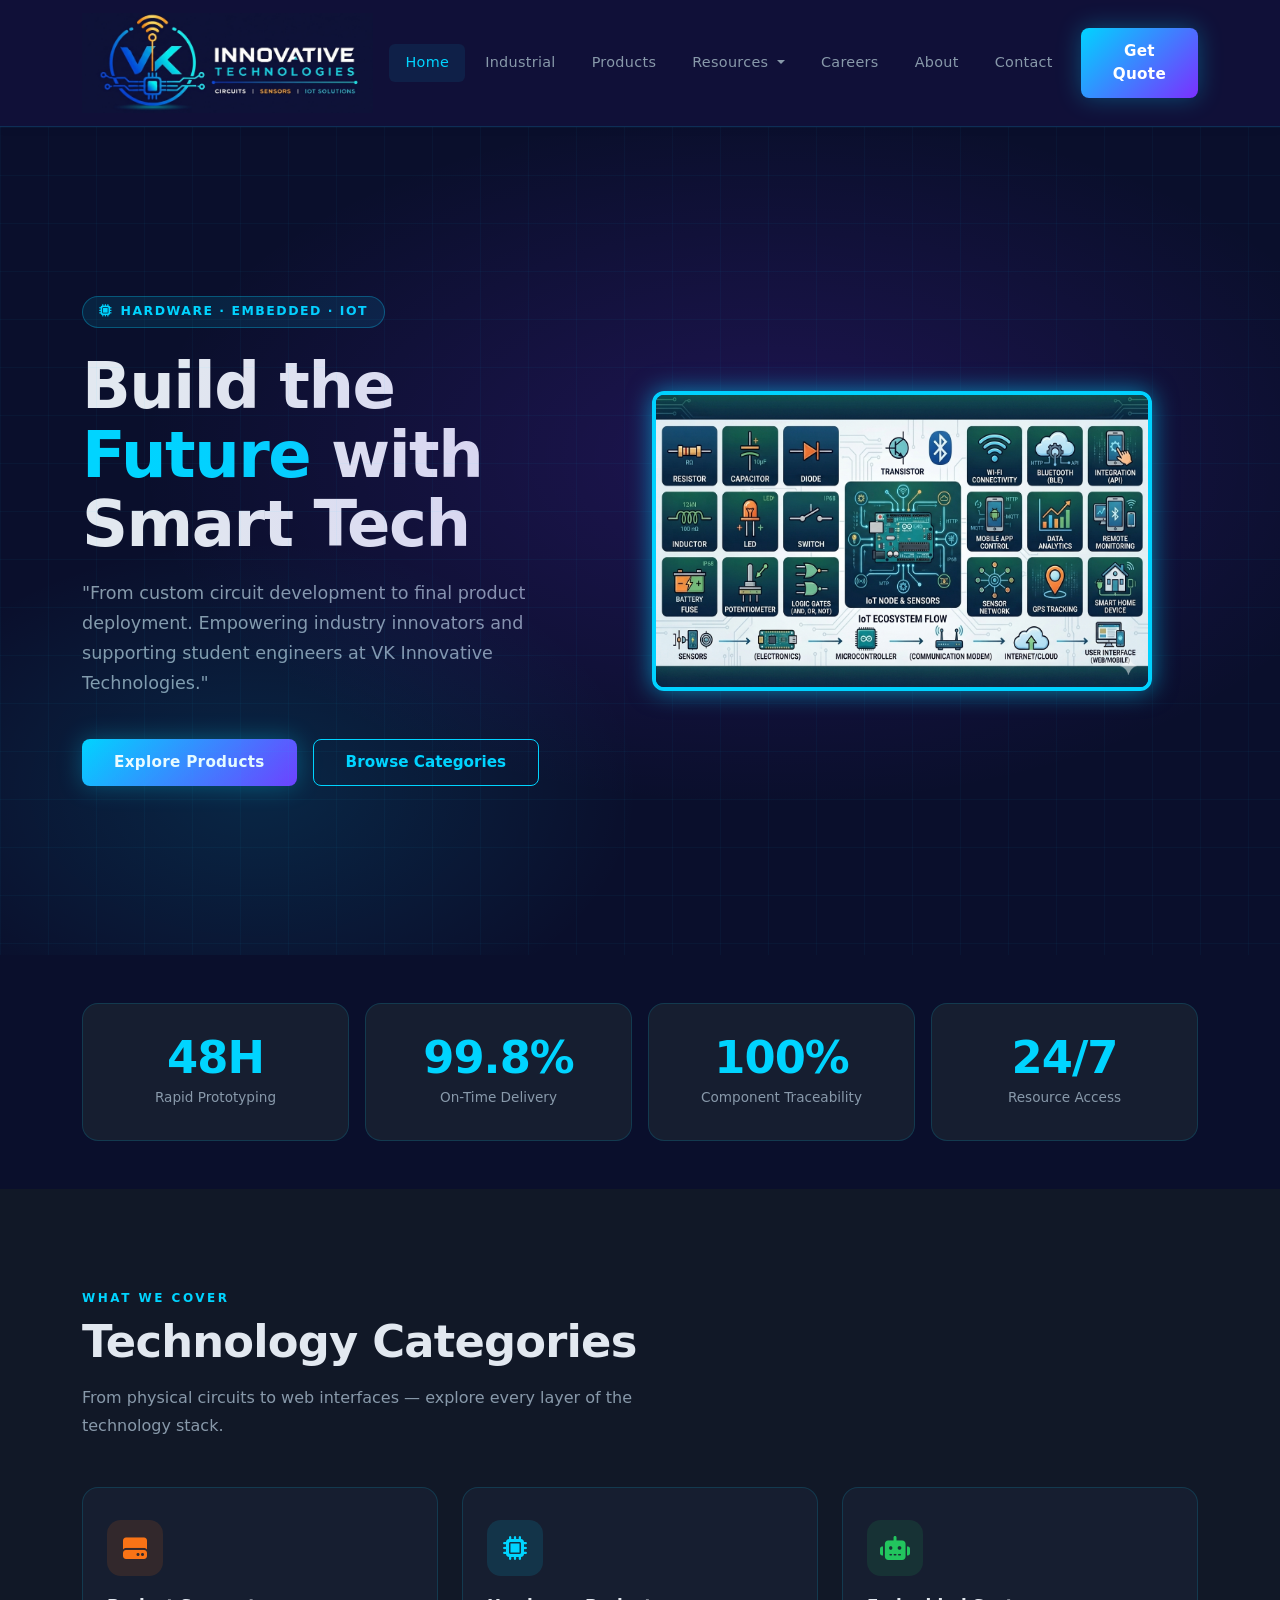
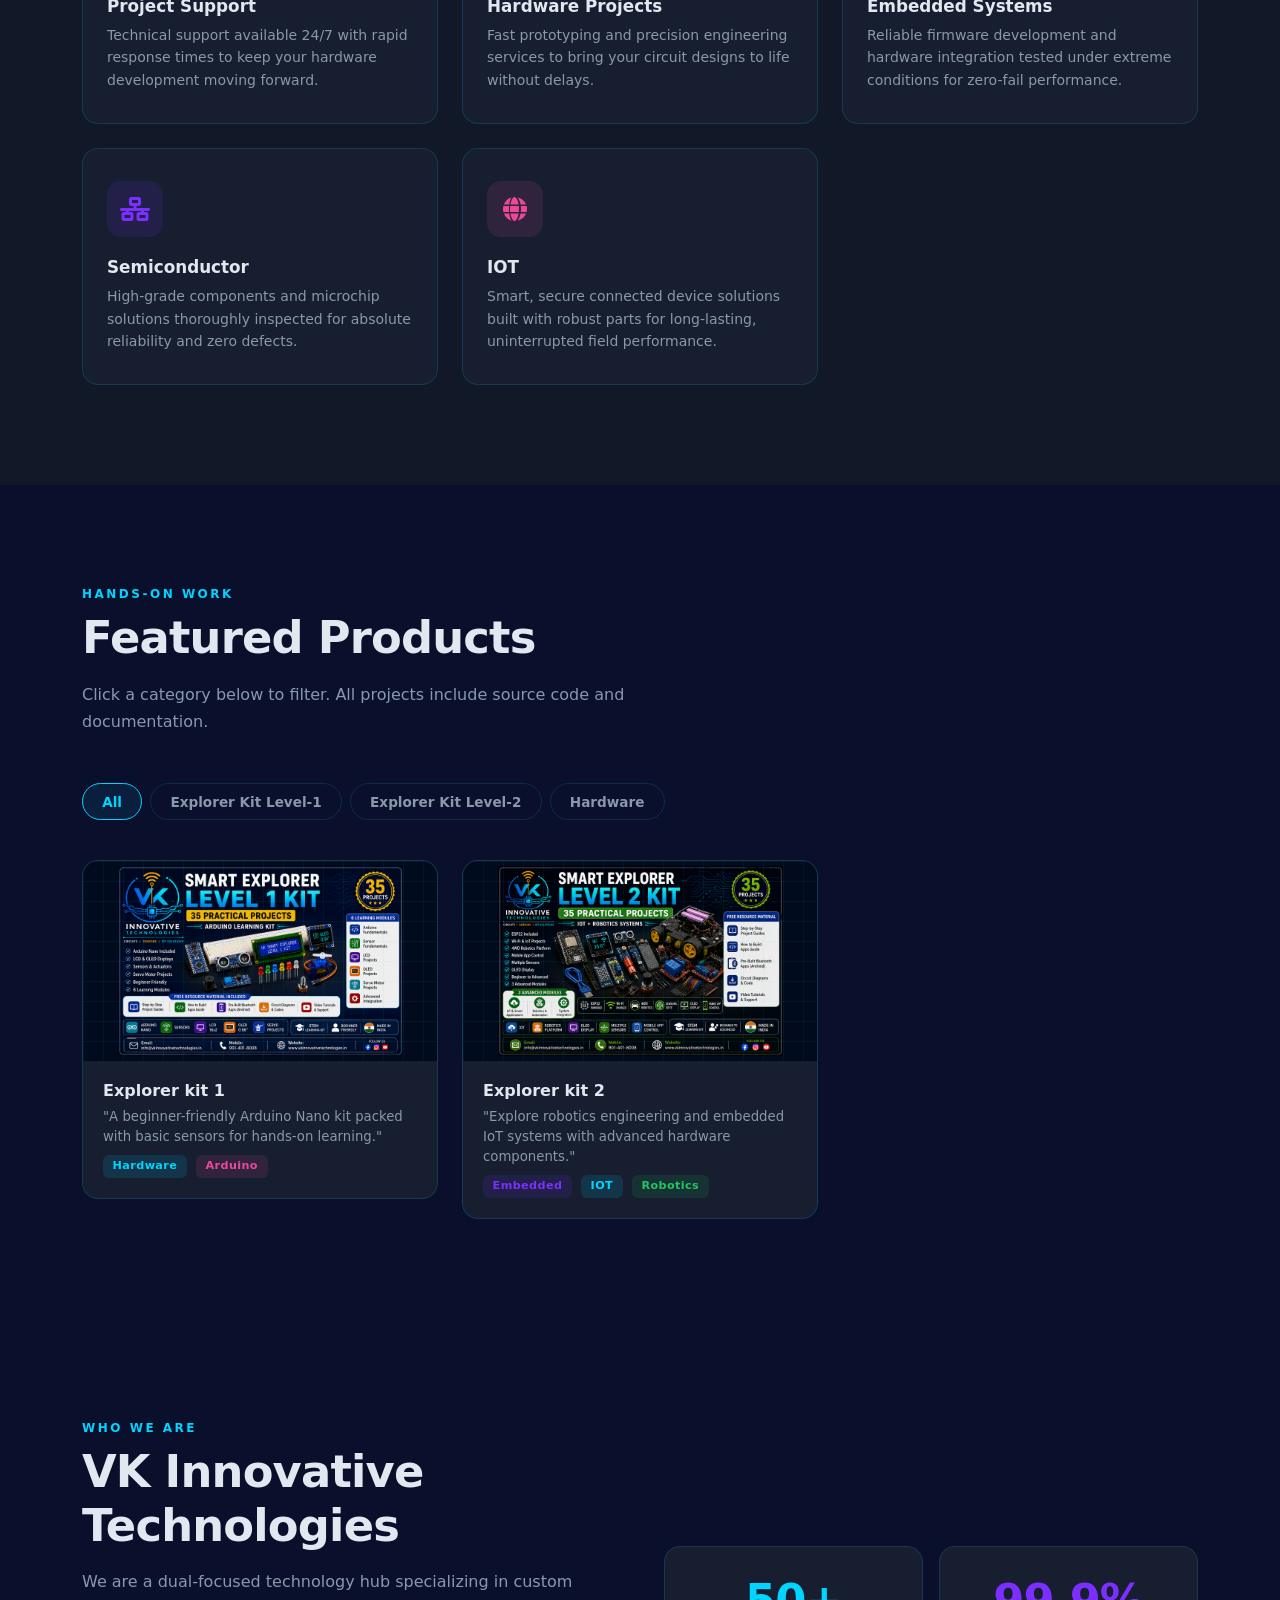
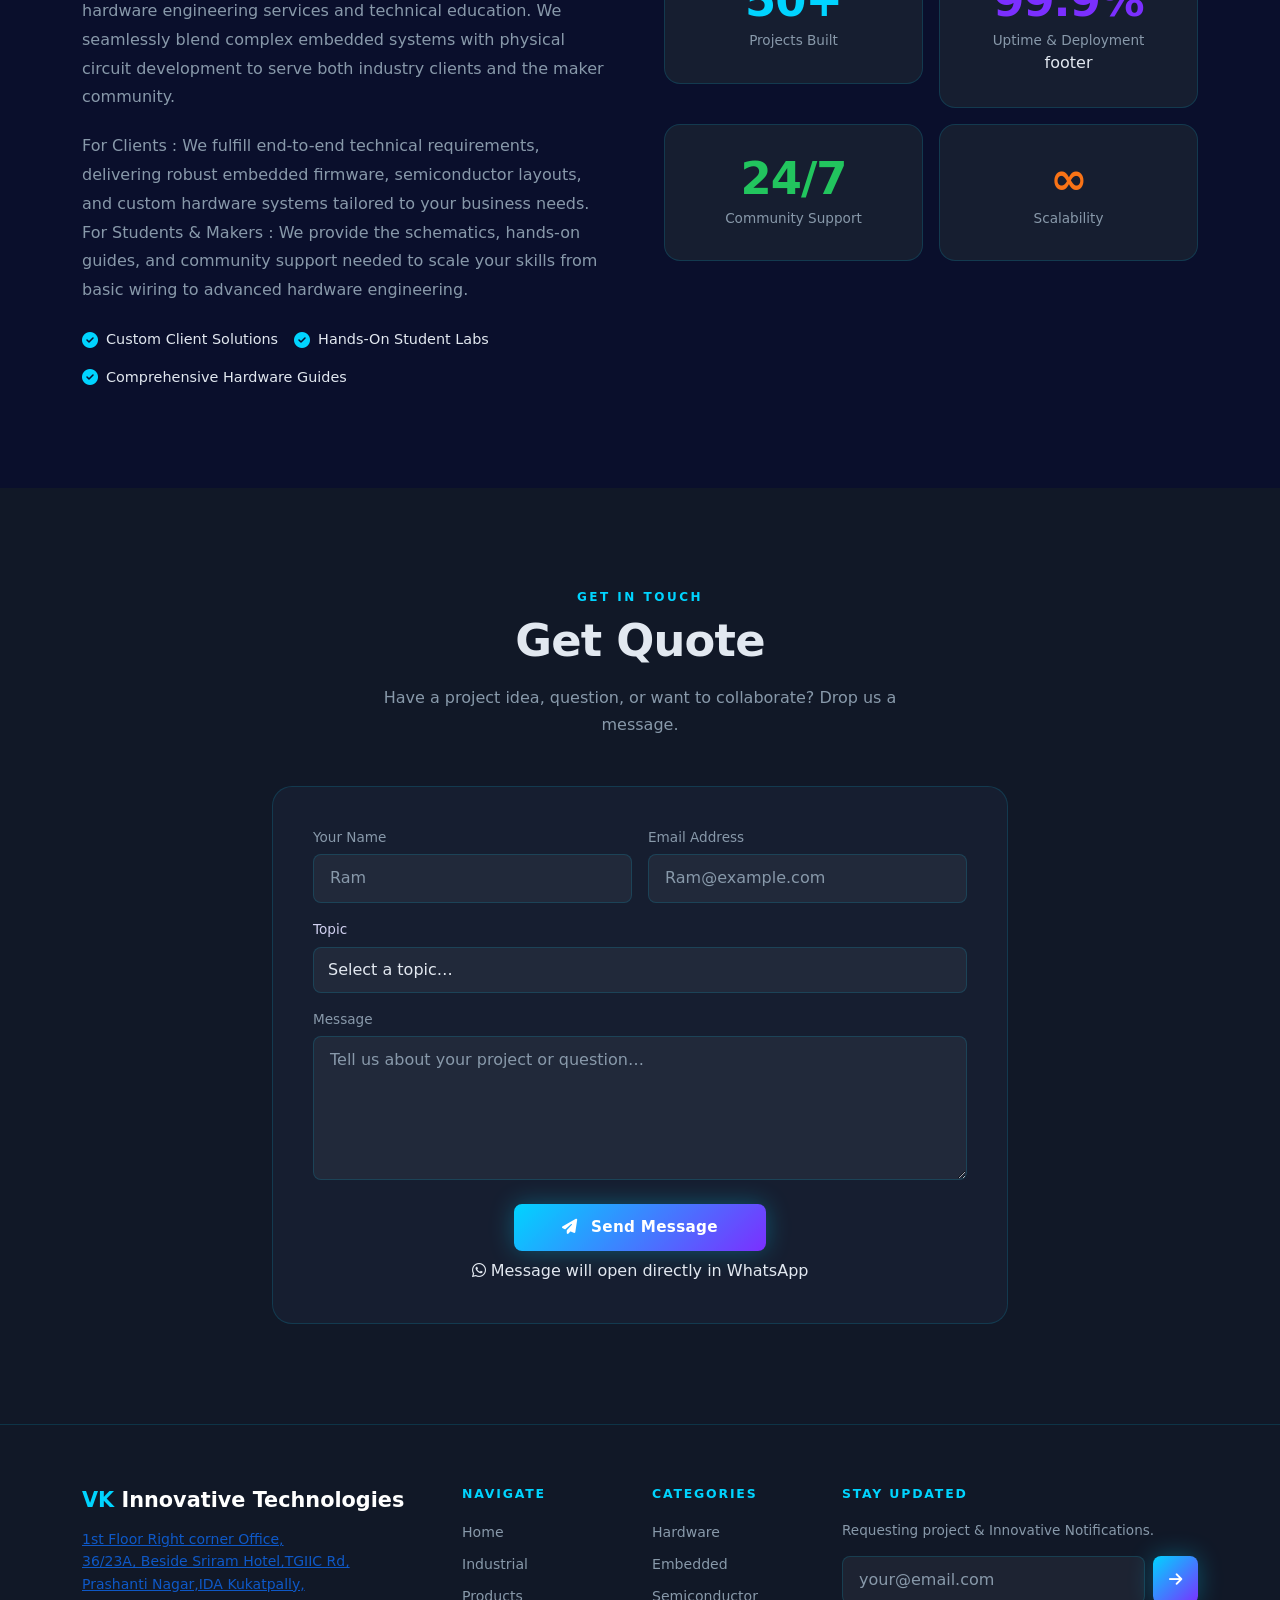
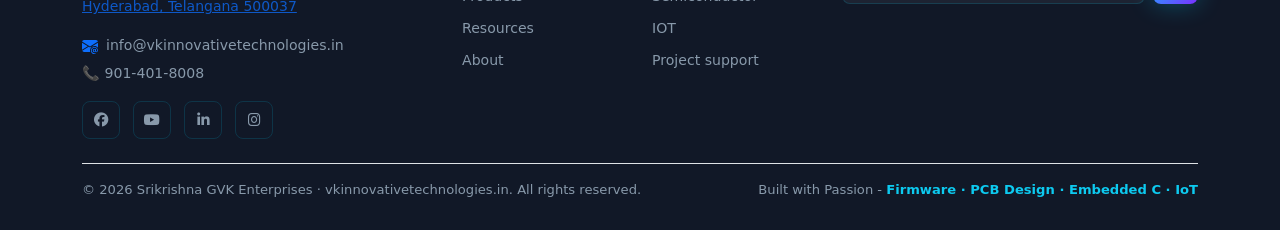
==== commit 852cfd5b: "change Address" ====
--- a/vk frontend/index.html
+++ b/vk frontend/index.html
@@ -475,7 +475,56 @@
         <div class="container">
             <div class="row g-4">
 
-                
+                <div class="col-lg-4">
+                    <div class="footer-brand">
+                        <span class="brand-vk">VK</span><span class="brand-rest"> Innovative Technologies</span>
+                    </div>
+                    <p class="footer-desc text-light opacity-75 mb-3" style="line-height: 1.6; font-size: 14px;">
+                        <a href="https://maps.app.goo.gl/JCBuZgXDNrgtdRY">1st Floor Right corner Office,<br>
+                            36/23A, Beside Sriram Hotel,TGIIC Rd,<br>
+                            Prashanti Nagar,IDA Kukatpally,<br>
+                            Hyderabad, Telangana 500037</a>
+                    </p>
+                    <p class="footer-desc">
+                        <a href="javascript:void(0);" id="footerEmailBtn" class="footer-email-link"
+                            title="Click to request a quote via WhatsApp"
+                            style="display: inline-flex; align-items: center; gap: 8px; text-decoration: none; color: inherit;">
+                            <svg xmlns="http://www.w3.org/2000/svg" width="16" height="16" fill="currentColor"
+                                class="bi bi-envelope-at-fill text-primary" viewBox="0 0 16 16">
+                                <path
+                                   d="M2 2A2 2 0 0 0 .05 3.555L8 8.414l7.95-4.859A2 2 0 0 0 14 2zm-2 9.8V4.698l5.803 3.546zm6.761-2.97-6.57 4.026A2 2 0 0 0 2 14h6.256A4.5 4.5 0 0 1 8 12.5a4.49 4.49 0 0 1 1.606-3.446l-.367-.225L8 9.586zM16 9.671V4.697l-5.803 3.546.338.208A4.5 4.5 0 0 1 12.5 8c1.414 0 2.675.652 3.5 1.671" />
+                                <path
+                                    d="M15.834 12.244c0 1.168-.577 2.025-1.587 2.025-.503 0-1.002-.228-1.12-.648h-.043c-.118.416-.543.643-1.015.643-.77 0-1.259-.542-1.259-1.434v-.529c0-.844.481-1.4 1.26-1.4.585 0 .87.333.953.63h.03v-.568h.905v2.19c0 .272.18.42.411.42.315 0 .639-.415.639-1.39v-.118c0-1.277-.95-2.326-2.484-2.326h-.04c-1.582 0-2.64 1.067-2.64 2.724v.157c0 1.867 1.237 2.654 2.57 2.654h.045c.507 0 .935-.07 1.18-.18v.731c-.219.1-.643.175-1.237.175h-.044C10.438 16 9 14.82 9 12.646v-.214C9 10.36 10.421 9 12.485 9h.035c2.12 0 3.314 1.43 3.314 3.034zm-4.04.21v.227c0 .586.227.8.581.8.31 0 .564-.17.564-.743v-.367c0-.516-.275-.708-.572-.708-.346 0-.573.245-.573.791" />
+                            </svg>
+                            <span>info@vkinnovativetechnologies.in</span>
+                        </a> <br>
+                        <span>📞 901-401-8008</span>
+                    </p>
+
+                    <div class="mt-3">
+                        <a class="social-btn" title="Facebook"
+                            href="https://www.facebook.com/profile.php?id=61591314518488&sk=about" target="_blank"
+                            rel="noopener noreferrer">
+                            <i class="fab fa-facebook"></i>
+                        </a>
+                        <a class="social-btn" title="YouTube"
+                            href="https://youtube.com/@vkinnovativetechnologies?si=Yd-vt1fxjmgZeufn" target="_blank"
+                            rel="noopener noreferrer">
+                            <i class="fab fa-youtube"></i>
+                        </a>
+                        <a class="social-btn" title="LinkedIn"
+                            href="https://www.linkedin.com/in/vk-innovative-technologies-17002b417/" target="_blank"
+                            rel="noopener noreferrer">
+                            <i class="fab fa-linkedin-in"></i>
+                        </a>
+                        <a class="social-btn" title="Instagram"
+                            href="https://www.instagram.com/vkinnovativetechnologies/?utm_source=ig_web_button_share_sheet"
+                            target="_blank" rel="noopener noreferrer">
+                            <i class="fab fa-instagram"></i>
+                        </a>
+
+                    </div>
+                </div>
 
                 <div class="col-6 col-lg-2">
                     <div class="footer-title">Navigate</div>
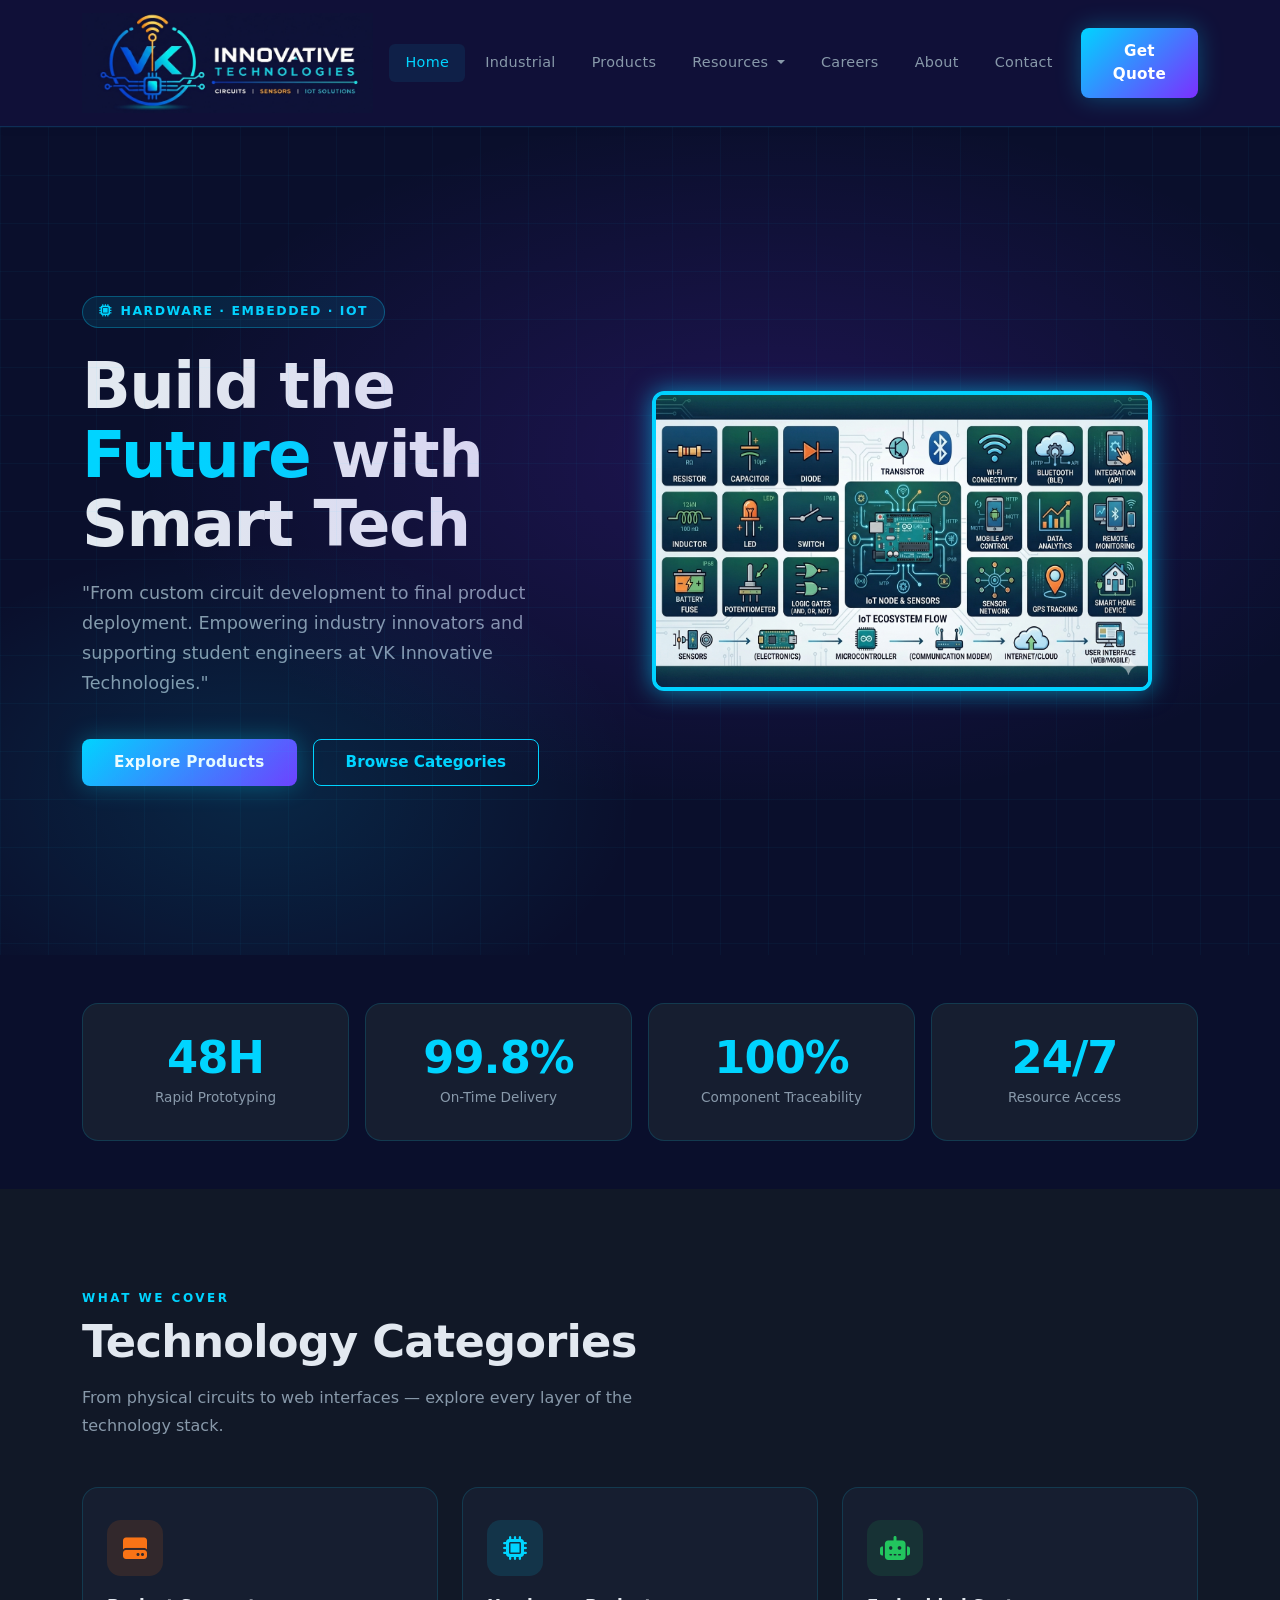
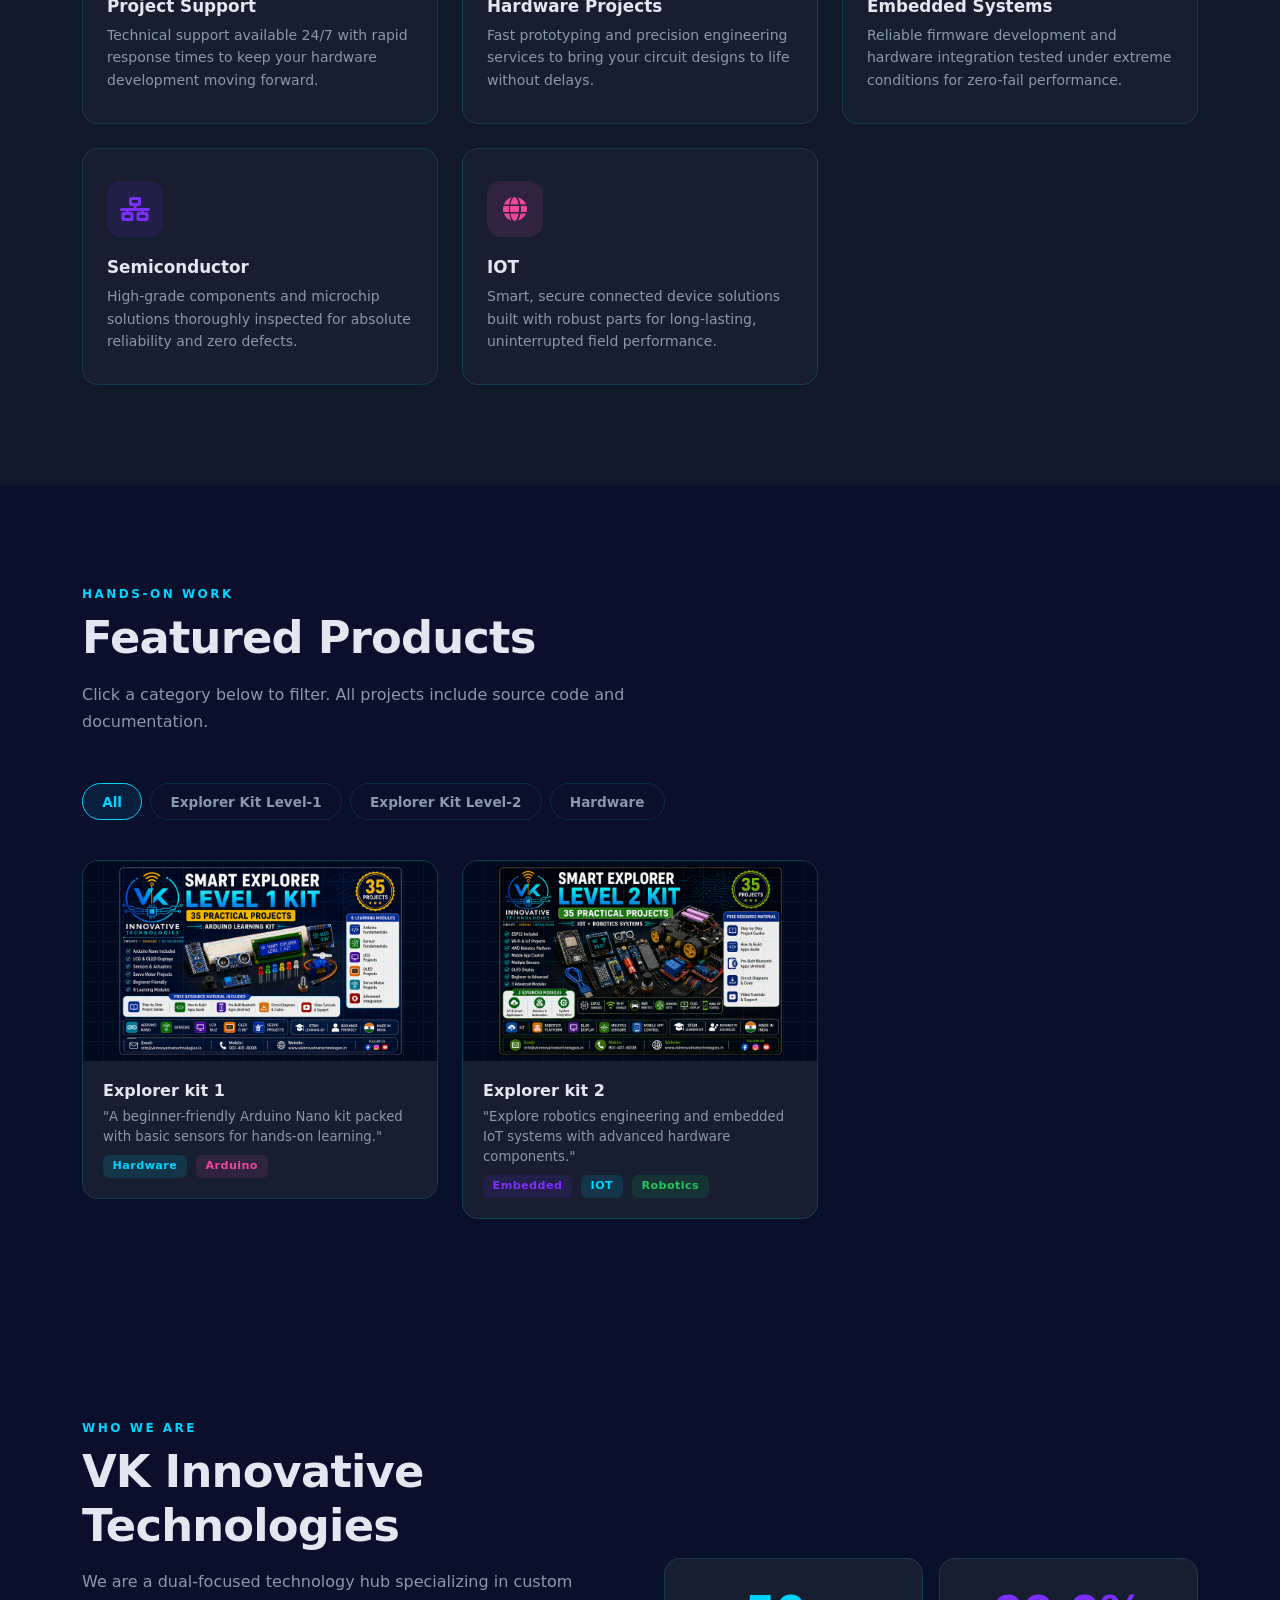
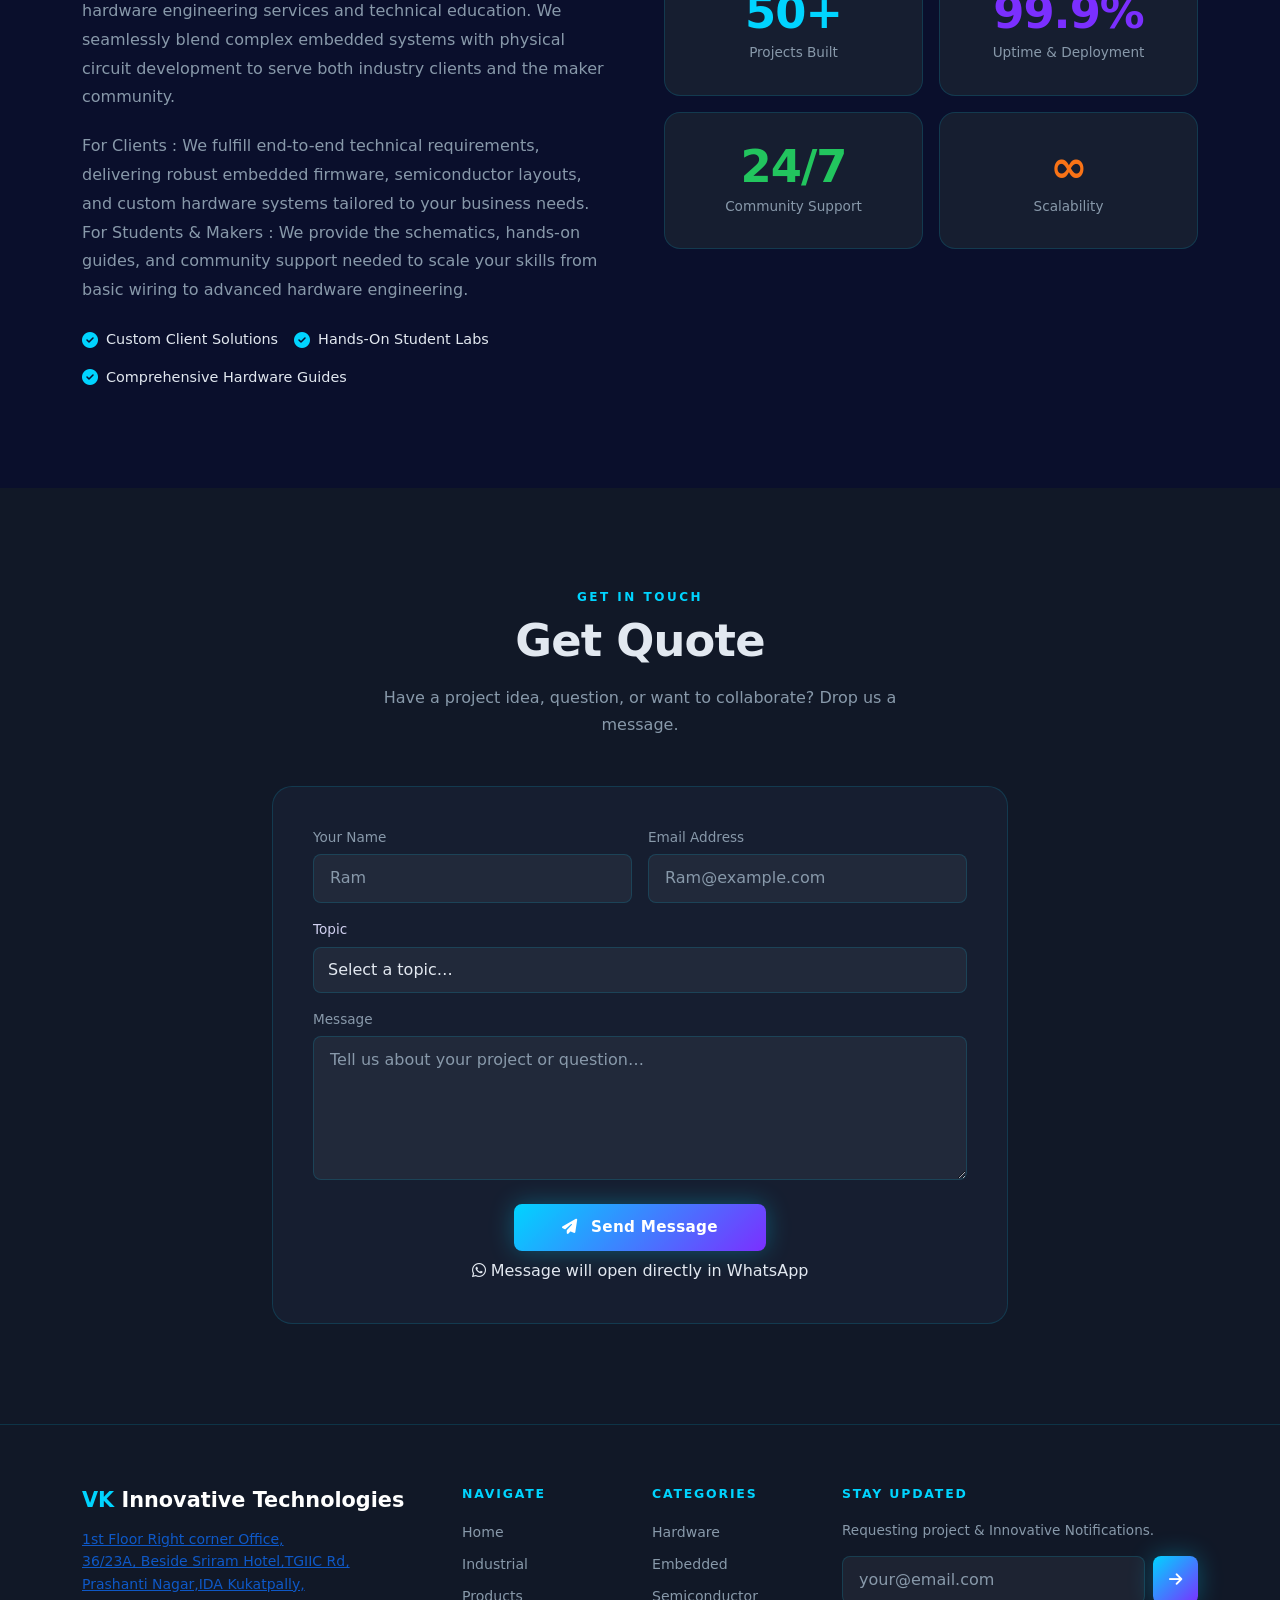
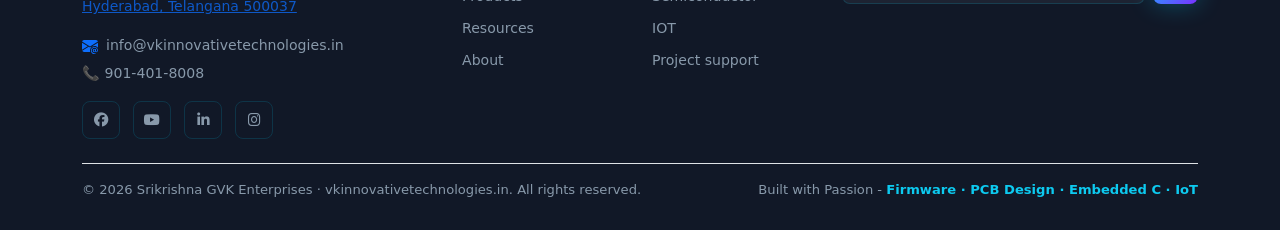
==== commit acc98ca6: "change Address" ====
--- a/vk frontend/index.html
+++ b/vk frontend/index.html
@@ -365,7 +365,7 @@
                         <div class="col-6">
                             <div class="stat-card">
                                 <div class="stat-num c-purple">99.9%</div>
-                                <div class="stat-label">Uptime & Deployment</div>footer
+                                <div class="stat-label">Uptime & Deployment</div>
                             </div>
 
                         </div>
@@ -492,7 +492,7 @@
                             <svg xmlns="http://www.w3.org/2000/svg" width="16" height="16" fill="currentColor"
                                 class="bi bi-envelope-at-fill text-primary" viewBox="0 0 16 16">
                                 <path
-                                   d="M2 2A2 2 0 0 0 .05 3.555L8 8.414l7.95-4.859A2 2 0 0 0 14 2zm-2 9.8V4.698l5.803 3.546zm6.761-2.97-6.57 4.026A2 2 0 0 0 2 14h6.256A4.5 4.5 0 0 1 8 12.5a4.49 4.49 0 0 1 1.606-3.446l-.367-.225L8 9.586zM16 9.671V4.697l-5.803 3.546.338.208A4.5 4.5 0 0 1 12.5 8c1.414 0 2.675.652 3.5 1.671" />
+                                    d="M2 2A2 2 0 0 0 .05 3.555L8 8.414l7.95-4.859A2 2 0 0 0 14 2zm-2 9.8V4.698l5.803 3.546zm6.761-2.97-6.57 4.026A2 2 0 0 0 2 14h6.256A4.5 4.5 0 0 1 8 12.5a4.49 4.49 0 0 1 1.606-3.446l-.367-.225L8 9.586zM16 9.671V4.697l-5.803 3.546.338.208A4.5 4.5 0 0 1 12.5 8c1.414 0 2.675.652 3.5 1.671" />
                                 <path
                                     d="M15.834 12.244c0 1.168-.577 2.025-1.587 2.025-.503 0-1.002-.228-1.12-.648h-.043c-.118.416-.543.643-1.015.643-.77 0-1.259-.542-1.259-1.434v-.529c0-.844.481-1.4 1.26-1.4.585 0 .87.333.953.63h.03v-.568h.905v2.19c0 .272.18.42.411.42.315 0 .639-.415.639-1.39v-.118c0-1.277-.95-2.326-2.484-2.326h-.04c-1.582 0-2.64 1.067-2.64 2.724v.157c0 1.867 1.237 2.654 2.57 2.654h.045c.507 0 .935-.07 1.18-.18v.731c-.219.1-.643.175-1.237.175h-.044C10.438 16 9 14.82 9 12.646v-.214C9 10.36 10.421 9 12.485 9h.035c2.12 0 3.314 1.43 3.314 3.034zm-4.04.21v.227c0 .586.227.8.581.8.31 0 .564-.17.564-.743v-.367c0-.516-.275-.708-.572-.708-.346 0-.573.245-.573.791" />
                             </svg>
